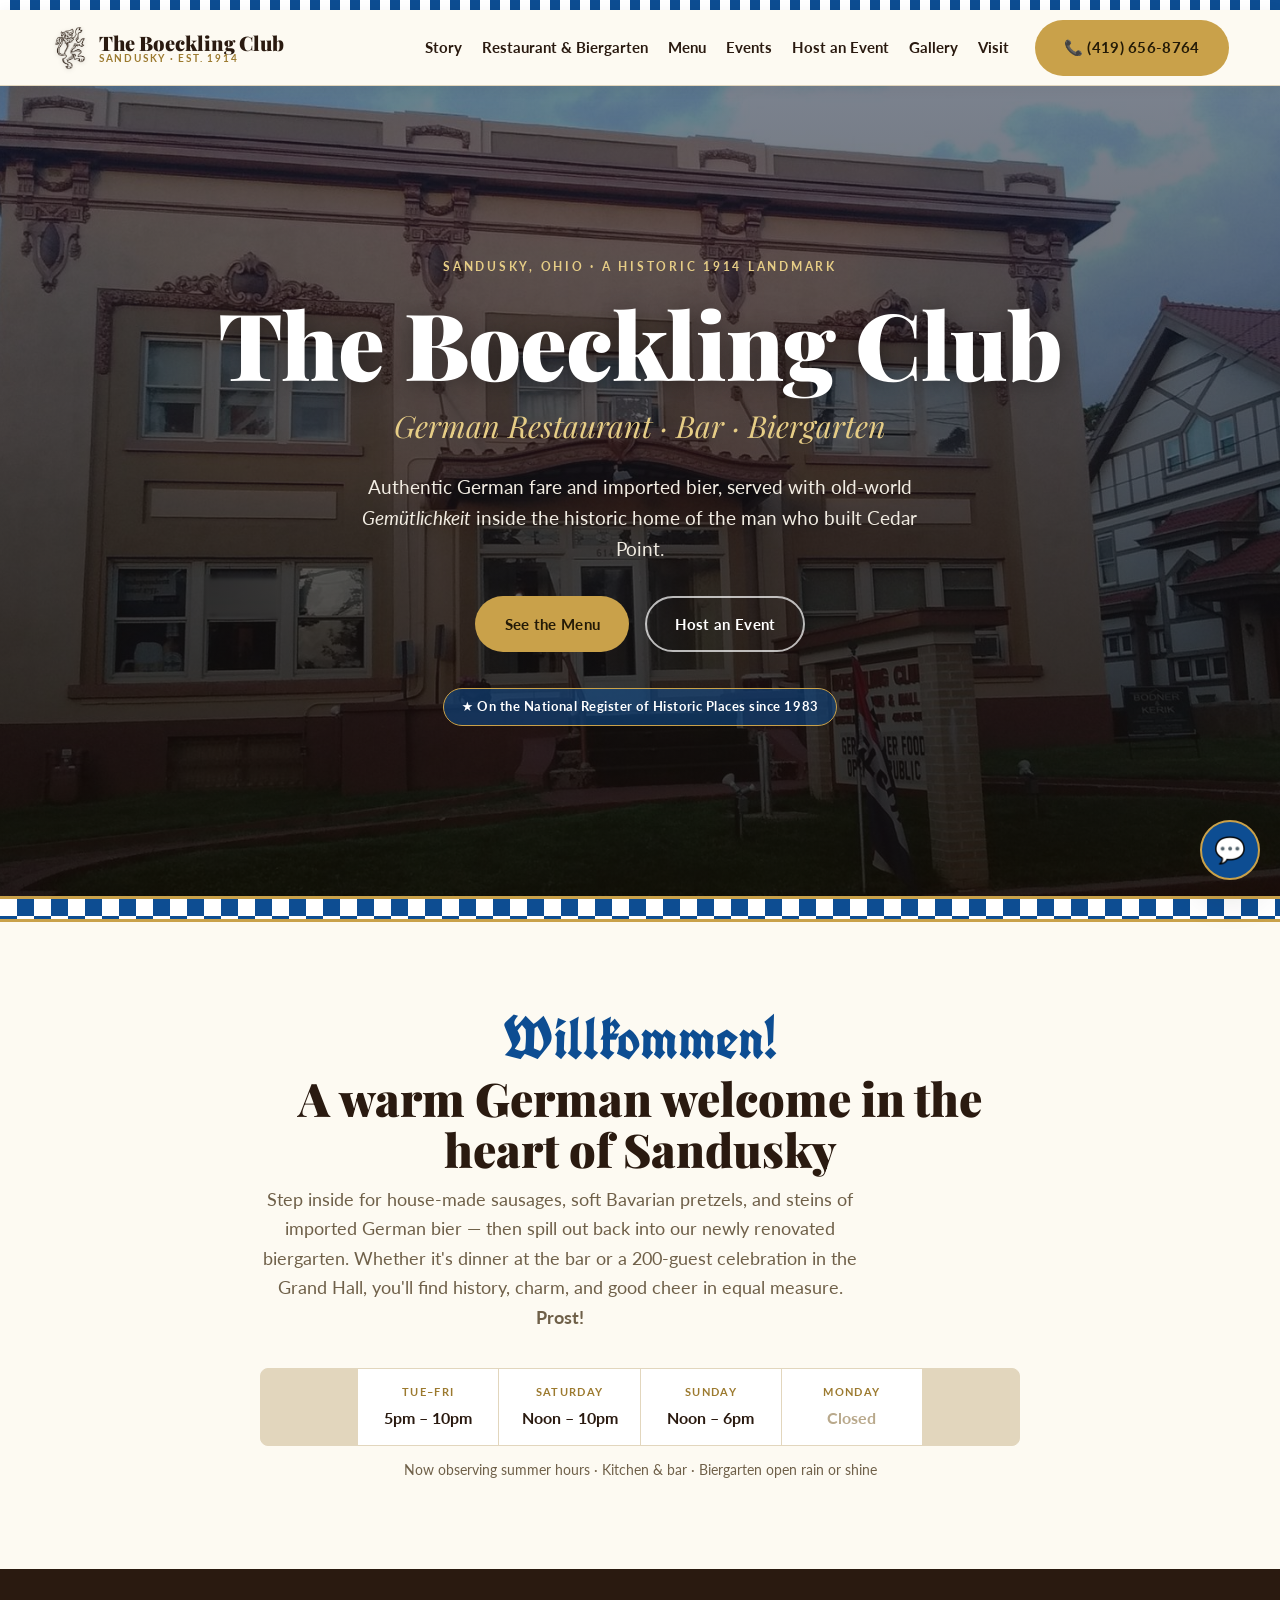
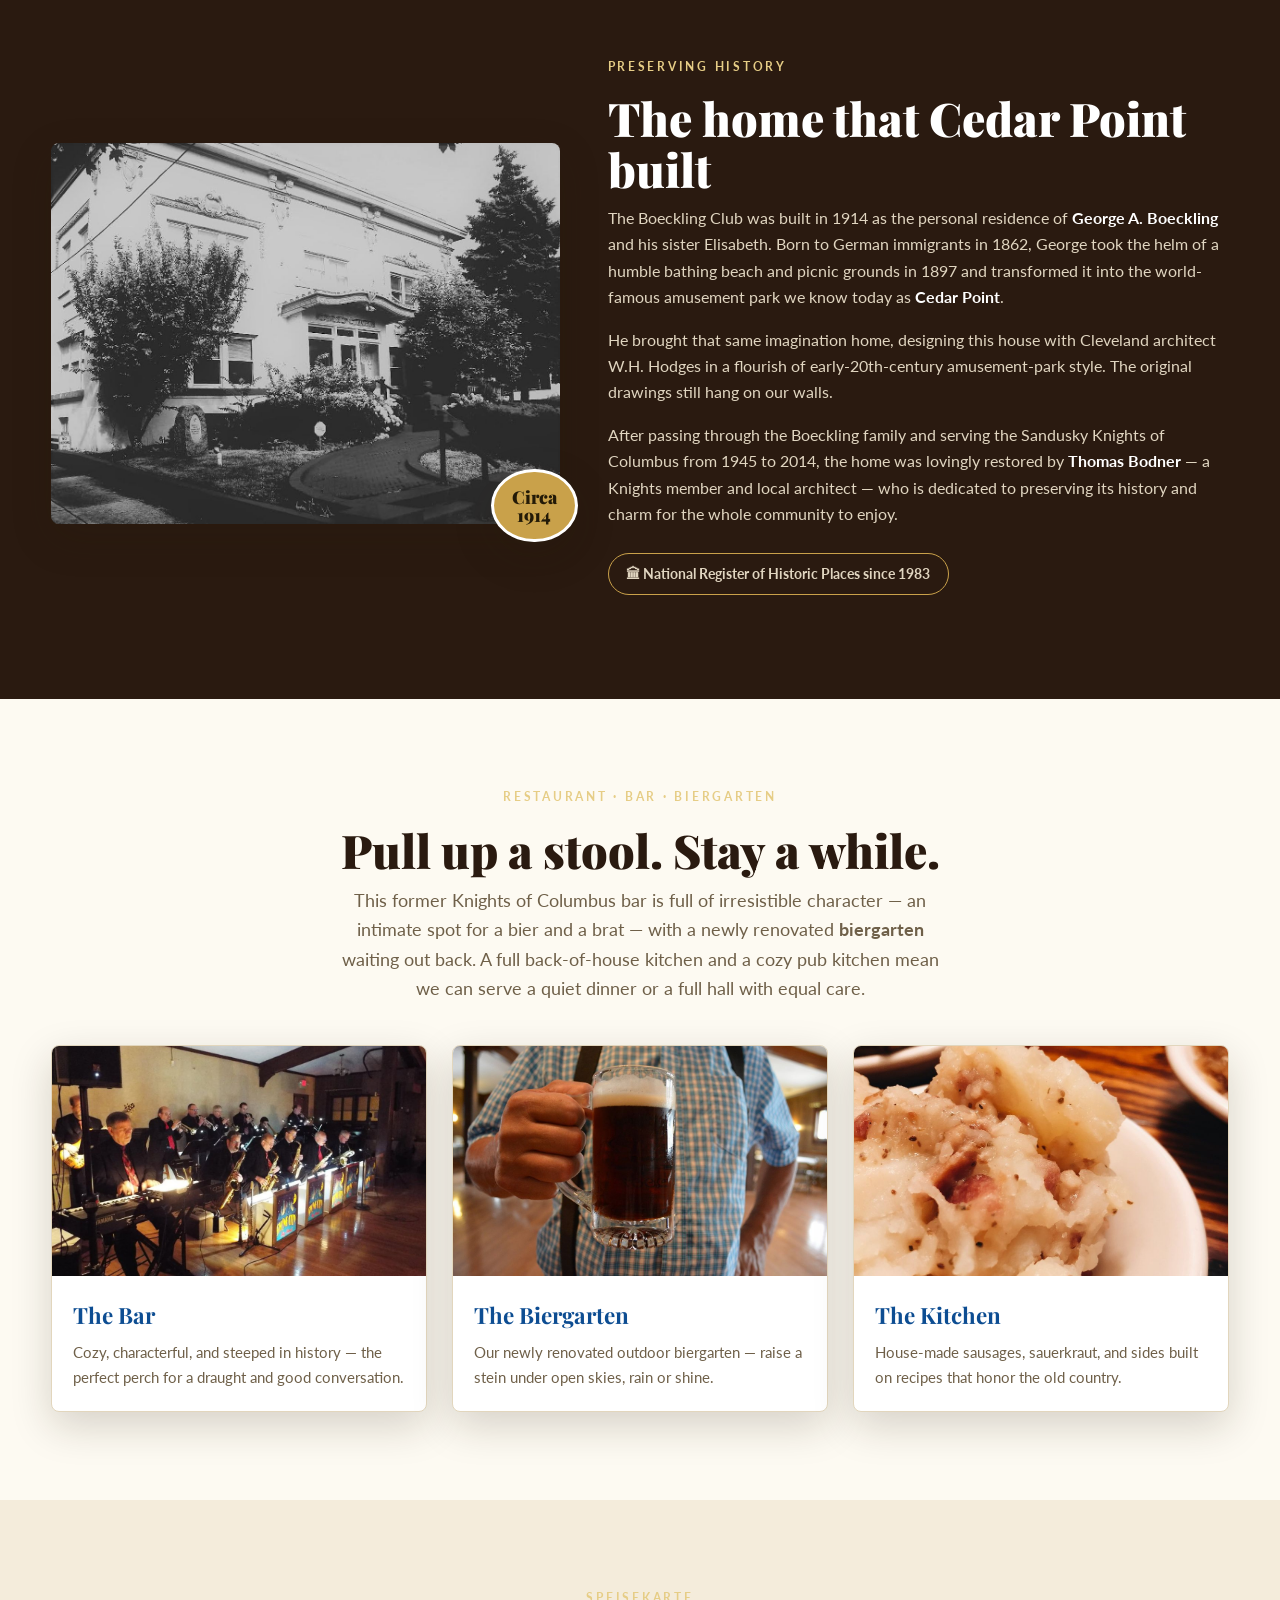
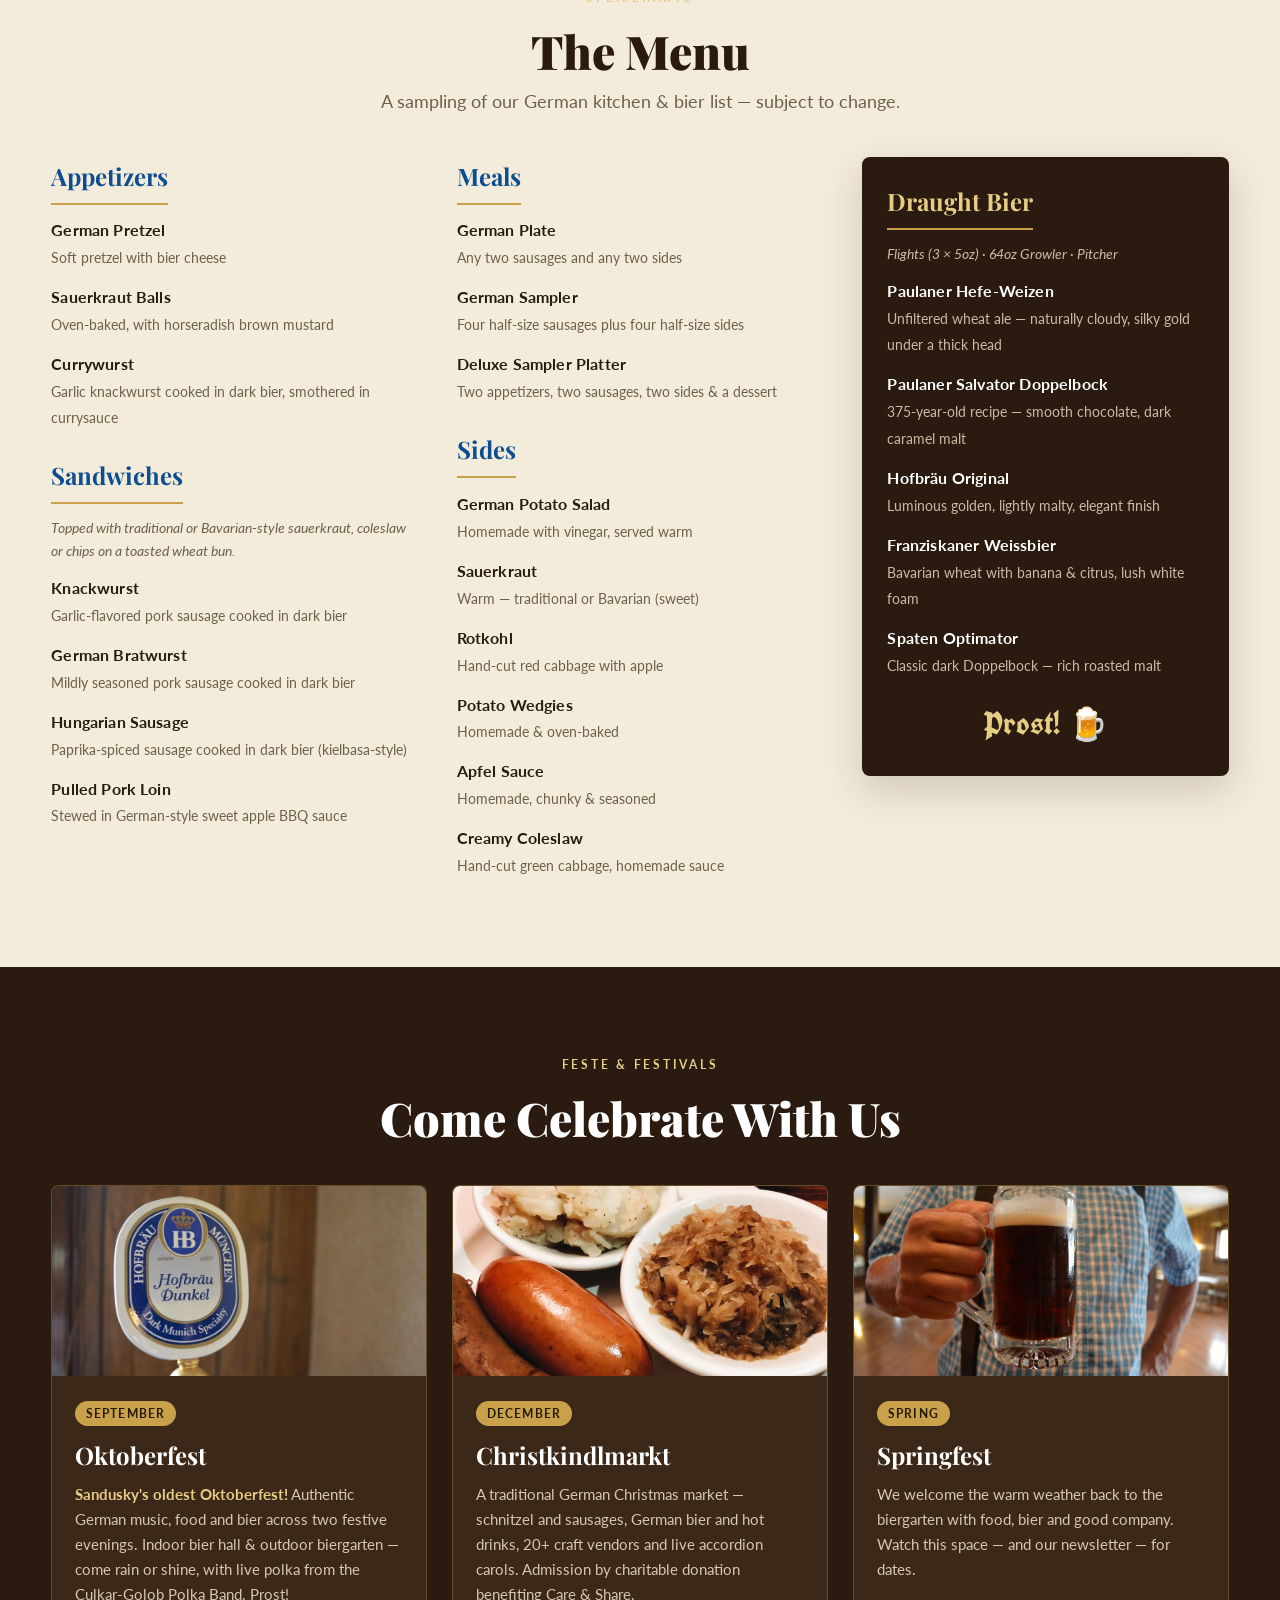
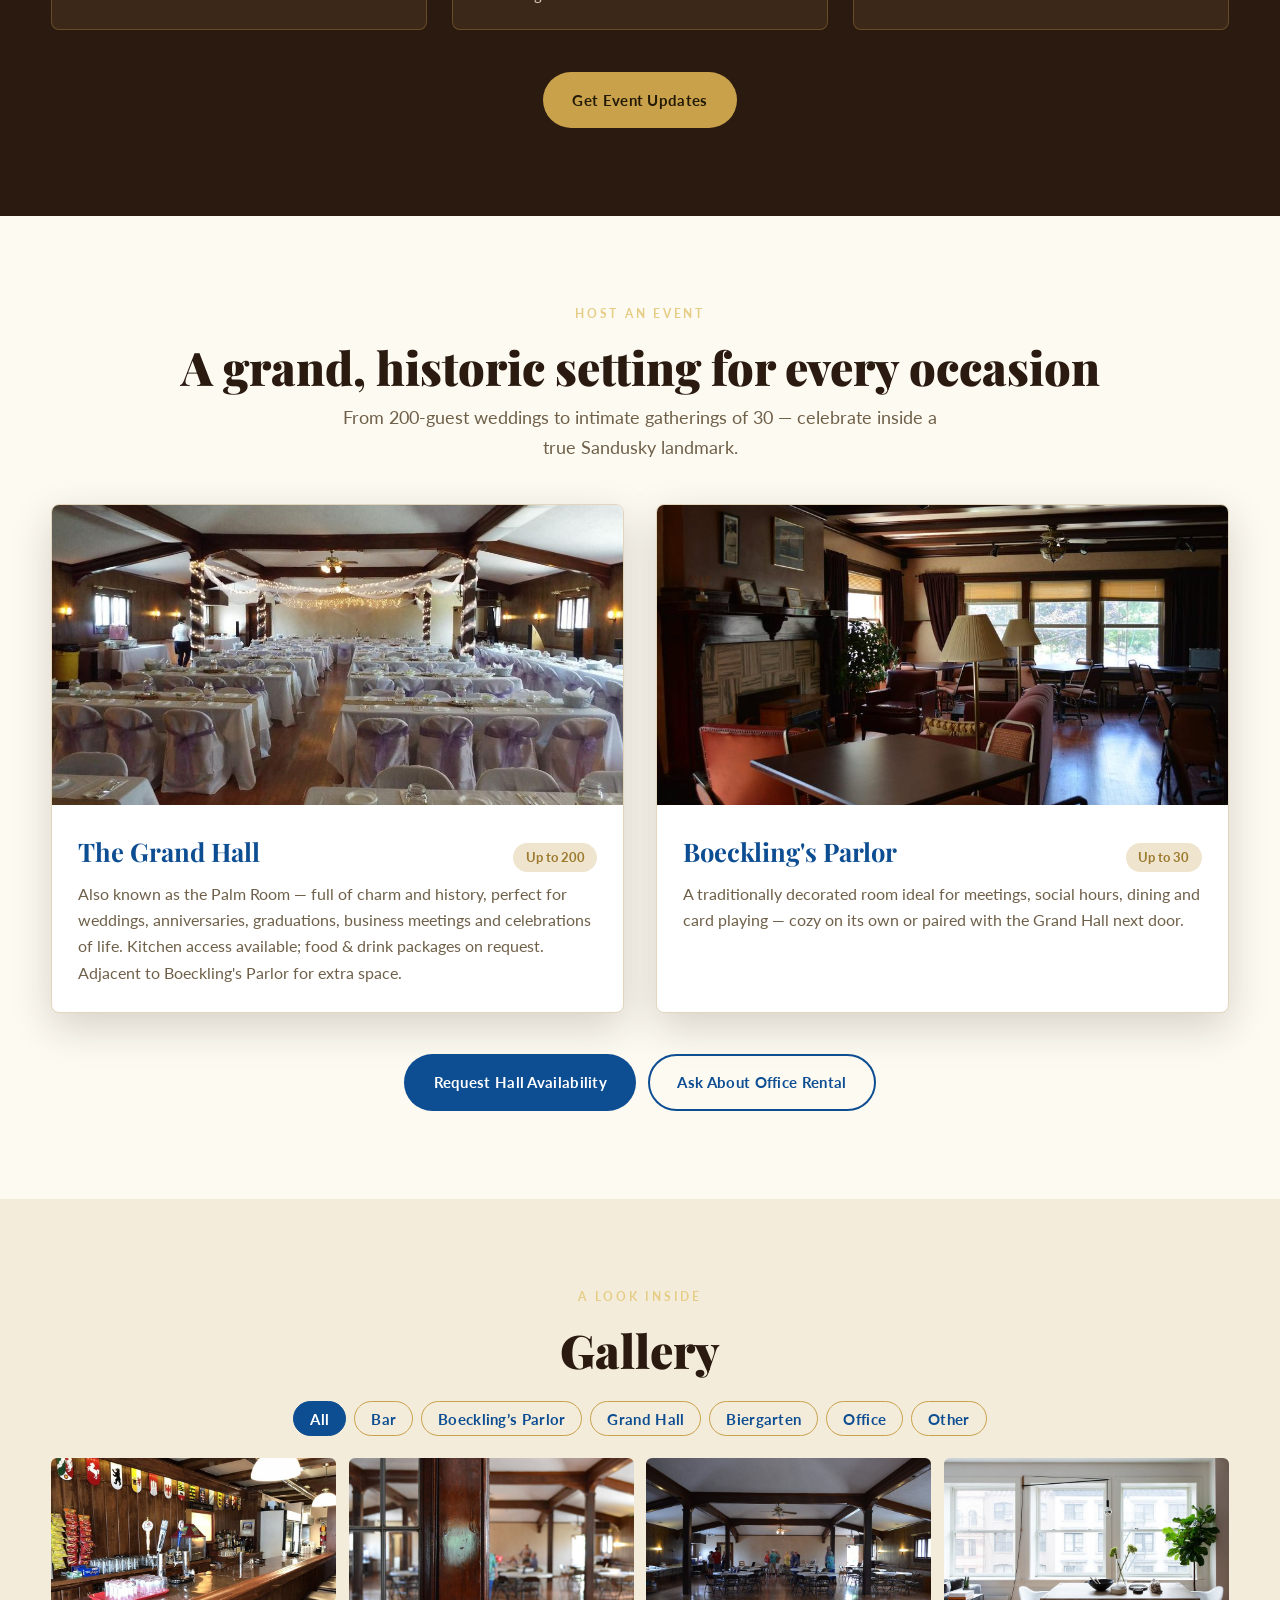
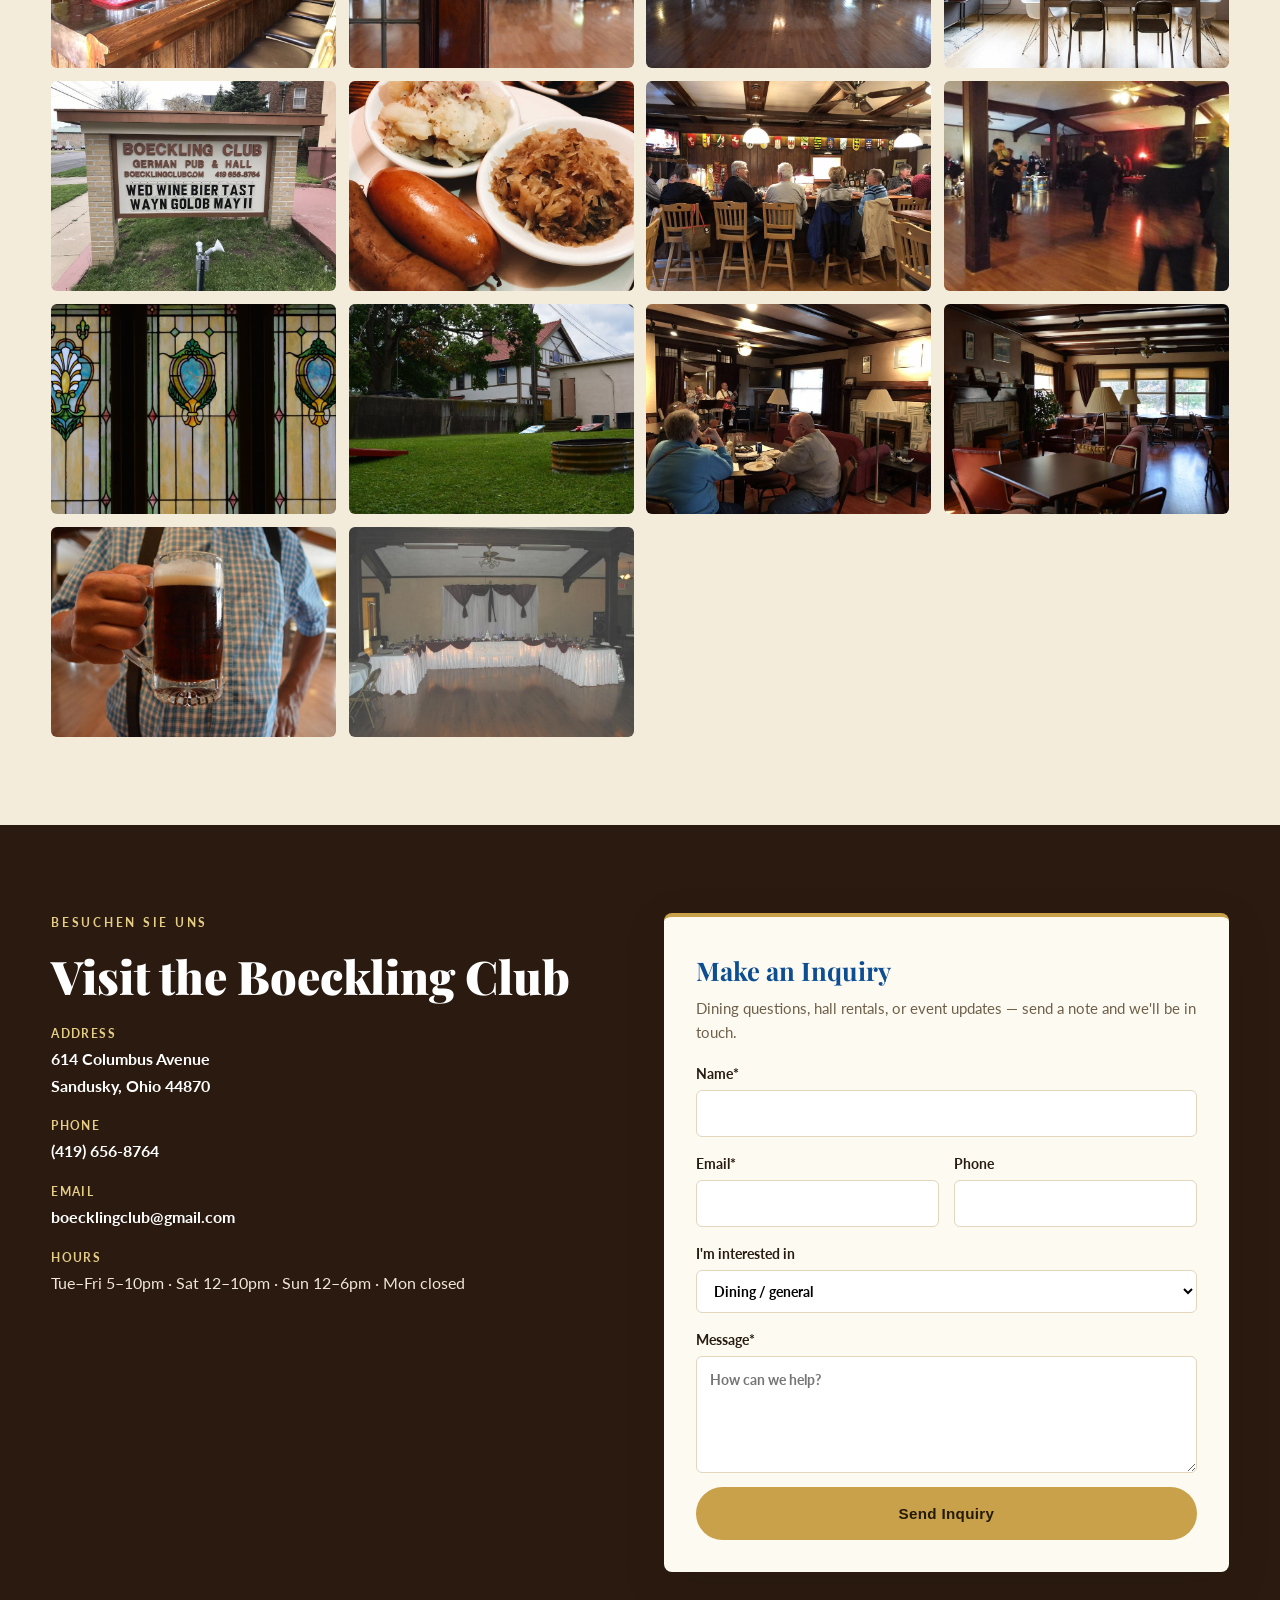
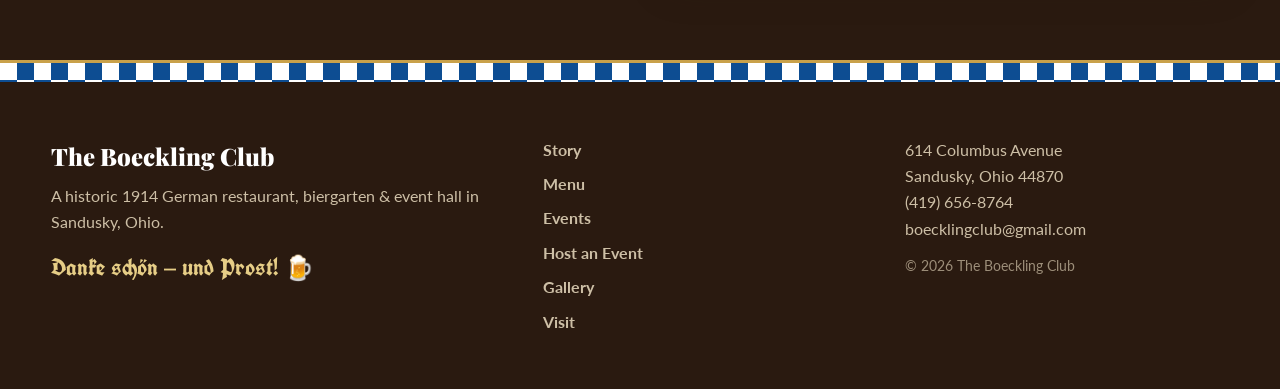
==== index.html @ fcd70e8b "Initial site: Boeckling Club + Decap CMS admin (editable menu & hours)" ====
<!DOCTYPE html>
<html lang="en">
<head>
<meta charset="utf-8" />
<meta name="viewport" content="width=device-width, initial-scale=1" />
<title>The Boeckling Club | German Restaurant, Bar & Biergarten — Sandusky, Ohio</title>
<meta name="description" content="The Boeckling Club — authentic German restaurant, bar and biergarten in a historic 1914 Sandusky landmark. House-made sausages, imported German bier, Sandusky's oldest Oktoberfest, and a grand hall for weddings & events." />
<meta property="og:title" content="The Boeckling Club — German Restaurant, Bar & Biergarten" />
<meta property="og:description" content="Authentic German food & imported bier in a historic 1914 Sandusky landmark. Restaurant, biergarten & grand event hall. Prost!" />
<meta property="og:type" content="restaurant" />
<meta property="og:image" content="https://the-boeckling-club.netlify.app/assets/og-image.png" />
<meta property="og:image:width" content="1200" />
<meta property="og:image:height" content="630" />
<meta property="og:image:alt" content="The Boeckling Club coat of arms — German restaurant & biergarten, Sandusky Ohio, built 1914, club established 2014" />
<meta property="og:url" content="https://the-boeckling-club.netlify.app/" />
<meta name="twitter:card" content="summary_large_image" />
<meta name="twitter:title" content="The Boeckling Club — German Restaurant, Bar & Biergarten" />
<meta name="twitter:description" content="Authentic German food & imported bier in a historic 1914 Sandusky landmark. Prost!" />
<meta name="twitter:image" content="https://the-boeckling-club.netlify.app/assets/og-image.png" />
<link rel="preconnect" href="https://fonts.googleapis.com" />
<link rel="preconnect" href="https://fonts.gstatic.com" crossorigin />
<link href="https://fonts.googleapis.com/css2?family=Playfair+Display:ital,wght@0,500;0,700;0,900;1,500&family=Lato:ital,wght@0,400;0,700;1,400&family=UnifrakturCook:wght@700&display=swap" rel="stylesheet" />
<link rel="icon" type="image/png" href="assets/favicon-3.png" />
<link rel="apple-touch-icon" href="assets/favicon-3.png" />
<link rel="stylesheet" href="styles.css" />
<script type="application/ld+json">
{
  "@context": "https://schema.org",
  "@type": "Restaurant",
  "name": "The Boeckling Club",
  "servesCuisine": "German",
  "image": "assets/hero.jpg",
  "telephone": "+1-419-656-8764",
  "email": "boecklingclub@gmail.com",
  "address": { "@type": "PostalAddress", "streetAddress": "614 Columbus Avenue", "addressLocality": "Sandusky", "addressRegion": "OH", "postalCode": "44870", "addressCountry": "US" },
  "priceRange": "$$",
  "openingHoursSpecification": [
    { "@type": "OpeningHoursSpecification", "dayOfWeek": ["Tuesday","Wednesday","Thursday","Friday"], "opens": "17:00", "closes": "22:00" },
    { "@type": "OpeningHoursSpecification", "dayOfWeek": "Saturday", "opens": "12:00", "closes": "22:00" },
    { "@type": "OpeningHoursSpecification", "dayOfWeek": "Sunday", "opens": "12:00", "closes": "18:00" }
  ]
}
</script>
</head>
<body>

<!-- Bavarian diamond ribbon -->
<div class="ribbon" aria-hidden="true"></div>

<!-- NAV -->
<header class="nav" id="top">
  <div class="nav__inner container">
    <a href="#top" class="brand">
      <img src="assets/crest-mark-3.png" alt="The Boeckling Club crest" class="brand__crest" />
      <span class="brand__txt">The Boeckling Club<small>Sandusky · Est. 1914</small></span>
    </a>
    <nav class="nav__links" aria-label="Primary">
      <a href="#story">Story</a>
      <a href="#restaurant">Restaurant &amp; Biergarten</a>
      <a href="#menu">Menu</a>
      <a href="#events">Events</a>
      <a href="#spaces">Host an Event</a>
      <a href="#gallery">Gallery</a>
      <a href="#visit">Visit</a>
    </nav>
    <a class="btn btn--gold nav__cta" href="tel:+14196568764">📞 (419) 656-8764</a>
    <button class="nav__toggle" aria-label="Menu" aria-expanded="false">☰</button>
  </div>
</header>

<!-- HERO -->
<section class="hero">
  <div class="hero__img" style="background-image:url('assets/hero.jpg?v=2')"></div>
  <div class="hero__scrim"></div>
  <div class="container hero__content">
    <p class="eyebrow">Sandusky, Ohio · A Historic 1914 Landmark</p>
    <h1>The Boeckling Club</h1>
    <p class="hero__tag">German Restaurant · Bar · <span class="nowrap">Biergarten</span></p>
    <p class="hero__sub">Authentic German fare and imported bier, served with old-world <em>Gemütlichkeit</em> inside the historic home of the man who built Cedar Point.</p>
    <div class="hero__cta">
      <a class="btn btn--gold" href="#menu">See the Menu</a>
      <a class="btn btn--ghost" href="#spaces">Host an Event</a>
    </div>
    <p class="hero__badge">★ On the National Register of Historic Places since 1983</p>
  </div>
</section>

<!-- DIAMOND DIVIDER -->
<div class="diamonds" aria-hidden="true"></div>

<!-- WILLKOMMEN -->
<section class="section willkommen">
  <div class="container willkommen__inner">
    <p class="script-accent">Willkommen!</p>
    <h2>A warm German welcome in the heart of Sandusky</h2>
    <p class="lead">Step inside for house-made sausages, soft Bavarian pretzels, and steins of imported German bier — then spill out back into our newly renovated biergarten. Whether it's dinner at the bar or a 200-guest celebration in the Grand Hall, you'll find history, charm, and good cheer in equal measure. <strong>Prost!</strong></p>
    <div class="hours-strip" id="hoursStrip"></div>
    <p class="hours-note" id="hoursNote"></p>
  </div>
</section>

<!-- STORY -->
<section class="section section--dark" id="story">
  <div class="container story">
    <div class="story__img">
      <img src="assets/history.jpg" alt="The Boeckling Club, a 1914 Sandusky landmark" loading="lazy" />
      <span class="story__stamp">Circa<br/>1914</span>
    </div>
    <div class="story__text">
      <p class="eyebrow eyebrow--gold">Preserving History</p>
      <h2>The home that Cedar Point built</h2>
      <p>The Boeckling Club was built in 1914 as the personal residence of <strong>George A. Boeckling</strong> and his sister Elisabeth. Born to German immigrants in 1862, George took the helm of a humble bathing beach and picnic grounds in 1897 and transformed it into the world-famous amusement park we know today as <strong>Cedar Point</strong>.</p>
      <p>He brought that same imagination home, designing this house with Cleveland architect W.H. Hodges in a flourish of early-20th-century amusement-park style. The original drawings still hang on our walls.</p>
      <p>After passing through the Boeckling family and serving the Sandusky Knights of Columbus from 1945 to 2014, the home was lovingly restored by <strong>Thomas Bodner</strong> — a Knights member and local architect — who is dedicated to preserving its history and charm for the whole community to enjoy.</p>
      <p class="register-badge">🏛 National Register of Historic Places since 1983</p>
    </div>
  </div>
</section>

<!-- RESTAURANT & BIERGARTEN -->
<section class="section" id="restaurant">
  <div class="container">
    <p class="eyebrow eyebrow--center">Restaurant · Bar · Biergarten</p>
    <h2 class="center">Pull up a stool. Stay a while.</h2>
    <p class="lead center">This former Knights of Columbus bar is full of irresistible character — an intimate spot for a bier and a brat — with a newly renovated <strong>biergarten</strong> waiting out back. A full back-of-house kitchen and a cozy pub kitchen mean we can serve a quiet dinner or a full hall with equal care.</p>
    <div class="feature-grid">
      <figure class="feature"><img src="assets/bar.jpg" alt="The historic bar" loading="lazy" /><figcaption><h3>The Bar</h3><p>Cozy, characterful, and steeped in history — the perfect perch for a draught and good conversation.</p></figcaption></figure>
      <figure class="feature"><img src="assets/biergarten.jpg" alt="Biergarten bier" loading="lazy" /><figcaption><h3>The Biergarten</h3><p>Our newly renovated outdoor biergarten — raise a stein under open skies, rain or shine.</p></figcaption></figure>
      <figure class="feature"><img src="assets/food.jpg" alt="German plate" loading="lazy" /><figcaption><h3>The Kitchen</h3><p>House-made sausages, sauerkraut, and sides built on recipes that honor the old country.</p></figcaption></figure>
    </div>
  </div>
</section>

<!-- MENU -->
<section class="section section--parchment" id="menu">
  <div class="container">
    <p class="eyebrow eyebrow--center">Speisekarte</p>
    <h2 class="center">The Menu</h2>
    <p class="lead center menu-note" id="menuNote">A sampling of our German kitchen &amp; bier list — <em>subject to change.</em></p>
    <div class="menu-grid" id="menuGrid"></div>
  </div>
</section>

<!-- EVENTS -->
<section class="section section--dark" id="events">
  <div class="container">
    <p class="eyebrow eyebrow--gold eyebrow--center">Feste &amp; Festivals</p>
    <h2 class="center light">Come Celebrate With Us</h2>
    <div class="events-grid">
      <article class="event-card">
        <div class="event-card__img" style="background-image:url('assets/tap.jpg')"></div>
        <div class="event-card__body">
          <span class="event-tag">September</span>
          <h3>Oktoberfest</h3>
          <p><strong>Sandusky's oldest Oktoberfest!</strong> Authentic German music, food and bier across two festive evenings. Indoor bier hall &amp; outdoor biergarten — come rain or shine, with live polka from the Culkar-Golob Polka Band. Prost!</p>
        </div>
      </article>
      <article class="event-card">
        <div class="event-card__img" style="background-image:url('assets/christmas.jpg')"></div>
        <div class="event-card__body">
          <span class="event-tag">December</span>
          <h3>Christkindlmarkt</h3>
          <p>A traditional German Christmas market — schnitzel and sausages, German bier and hot drinks, 20+ craft vendors and live accordion carols. Admission by charitable donation benefiting Care &amp; Share.</p>
        </div>
      </article>
      <article class="event-card">
        <div class="event-card__img" style="background-image:url('assets/biergarten.jpg')"></div>
        <div class="event-card__body">
          <span class="event-tag">Spring</span>
          <h3>Springfest</h3>
          <p>We welcome the warm weather back to the biergarten with food, bier and good company. Watch this space — and our newsletter — for dates.</p>
        </div>
      </article>
    </div>
    <p class="center"><a class="btn btn--gold" href="#visit">Get Event Updates</a></p>
  </div>
</section>

<!-- SPACES / EVENT RENTAL -->
<section class="section" id="spaces">
  <div class="container">
    <p class="eyebrow eyebrow--center">Host an Event</p>
    <h2 class="center">A grand, historic setting for every occasion</h2>
    <p class="lead center">From 200-guest weddings to intimate gatherings of 30 — celebrate inside a true Sandusky landmark.</p>
    <div class="spaces-grid">
      <article class="space">
        <img src="assets/hall.jpg" alt="The Grand Hall / Palm Room" loading="lazy" />
        <div class="space__body">
          <div class="space__head"><h3>The Grand Hall</h3><span class="cap">Up to 200</span></div>
          <p>Also known as the Palm Room — full of charm and history, perfect for weddings, anniversaries, graduations, business meetings and celebrations of life. Kitchen access available; food &amp; drink packages on request. Adjacent to Boeckling's Parlor for extra space.</p>
        </div>
      </article>
      <article class="space">
        <img src="assets/galn12.jpg" alt="Boeckling's Parlor" loading="lazy" />
        <div class="space__body">
          <div class="space__head"><h3>Boeckling's Parlor</h3><span class="cap">Up to 30</span></div>
          <p>A traditionally decorated room ideal for meetings, social hours, dining and card playing — cozy on its own or paired with the Grand Hall next door.</p>
        </div>
      </article>
    </div>
    <p class="center"><a class="btn btn--blue" href="#visit">Request Hall Availability</a> &nbsp; <a class="btn btn--ghost-dk" href="#visit">Ask About Office Rental</a></p>
  </div>
</section>

<!-- GALLERY -->
<section class="section section--parchment" id="gallery">
  <div class="container">
    <p class="eyebrow eyebrow--center">A Look Inside</p>
    <h2 class="center">Gallery</h2>
    <div class="gallery-filters" id="galleryFilters">
      <button class="gfilter is-active" data-filter="all">All</button>
      <button class="gfilter" data-filter="bar">Bar</button>
      <button class="gfilter" data-filter="parlor">Boeckling’s Parlor</button>
      <button class="gfilter" data-filter="hall">Grand Hall</button>
      <button class="gfilter" data-filter="biergarten">Biergarten</button>
      <button class="gfilter" data-filter="office">Office</button>
      <button class="gfilter" data-filter="other">Other</button>
    </div>
    <div class="gallery">
      <img src="assets/galn01.jpg" alt="The main bar" loading="lazy" data-cat="bar" />
      <img src="assets/galn02.jpg" alt="The Grand Hall (Palm Room)" loading="lazy" data-cat="hall" />
      <img src="assets/galn03.jpg" alt="The biergarten pavilion" loading="lazy" data-cat="biergarten" />
      <img src="assets/galn04.jpg" alt="Boeckling’s Parlor" loading="lazy" data-cat="parlor" />
      <img src="assets/galn05.jpg" alt="The historic 1914 building" loading="lazy" data-cat="other" />
      <img src="assets/galn06.jpg" alt="From the German kitchen" loading="lazy" data-cat="other" />
      <img src="assets/galn07.jpg" alt="The bar on a lively night" loading="lazy" data-cat="bar" />
      <img src="assets/galn08.jpg" alt="An event in the Grand Hall" loading="lazy" data-cat="hall" />
      <img src="assets/galn09.jpg" alt="Original stained glass" loading="lazy" data-cat="other" />
      <img src="assets/galn10.jpg" alt="The biergarten &amp; grounds" loading="lazy" data-cat="biergarten" />
      <img src="assets/galn11.jpg" alt="Dining at the club" loading="lazy" data-cat="other" />
      <img src="assets/galn12.jpg" alt="Inside the bar &amp; restaurant" loading="lazy" data-cat="bar" />
      <img src="assets/galn13.jpg" alt="A cold bier in the biergarten" loading="lazy" data-cat="biergarten" />
      <img src="assets/galn14.jpg" alt="The hall set for a banquet" loading="lazy" data-cat="hall" />
    </div>
    <p class="gallery-empty" id="galleryEmpty" hidden>More photos from this space coming soon.</p>
  </div>
</section>

<!-- VISIT / CONTACT -->
<section class="section section--dark" id="visit">
  <div class="container visit">
    <div class="visit__info">
      <p class="eyebrow eyebrow--gold">Besuchen Sie uns</p>
      <h2 class="light">Visit the Boeckling Club</h2>
      <ul class="visit__list">
        <li><strong>Address</strong><a href="https://maps.google.com/?q=614+Columbus+Avenue+Sandusky+OH+44870" target="_blank" rel="noopener">614 Columbus Avenue<br/>Sandusky, Ohio 44870</a></li>
        <li><strong>Phone</strong><a href="tel:+14196568764">(419) 656-8764</a></li>
        <li><strong>Email</strong><a href="mailto:boecklingclub@gmail.com">boecklingclub@gmail.com</a></li>
        <li><strong>Hours</strong>Tue–Fri 5–10pm · Sat 12–10pm · Sun 12–6pm · Mon closed</li>
      </ul>
      <iframe class="visit__map" title="Map to The Boeckling Club" loading="lazy" src="https://www.google.com/maps?q=614+Columbus+Avenue+Sandusky+OH+44870&output=embed"></iframe>
    </div>
    <form class="visit__form" name="inquiry" method="POST" data-netlify="true" netlify-honeypot="bot-field">
      <input type="hidden" name="form-name" value="inquiry" />
      <p class="hidden"><label>Skip: <input name="bot-field" /></label></p>
      <h3>Make an Inquiry</h3>
      <p class="form-intro">Dining questions, hall rentals, or event updates — send a note and we'll be in touch.</p>
      <label>Name*<input type="text" name="name" required /></label>
      <div class="row">
        <label>Email*<input type="email" name="email" required /></label>
        <label>Phone<input type="tel" name="phone" /></label>
      </div>
      <label>I'm interested in
        <select name="topic">
          <option>Dining / general</option>
          <option>Hall rental &amp; events</option>
          <option>Office rental</option>
          <option>Oktoberfest / festivals</option>
          <option>Newsletter sign-up</option>
        </select>
      </label>
      <label>Message*<textarea name="message" rows="4" required placeholder="How can we help?"></textarea></label>
      <button class="btn btn--gold btn--block" type="submit">Send Inquiry</button>
    </form>
  </div>
</section>

<!-- FOOTER -->
<footer class="footer">
  <div class="diamonds diamonds--footer" aria-hidden="true"></div>
  <div class="container footer__inner">
    <div>
      <p class="footer__brand">The Boeckling Club</p>
      <p>A historic 1914 German restaurant, biergarten &amp; event hall in Sandusky, Ohio.</p>
      <p class="footer__prost">Danke schön — und Prost! 🍺</p>
    </div>
    <div class="footer__links">
      <a href="#story">Story</a><a href="#menu">Menu</a><a href="#events">Events</a>
      <a href="#spaces">Host an Event</a><a href="#gallery">Gallery</a><a href="#visit">Visit</a>
    </div>
    <div>
      <p>614 Columbus Avenue<br/>Sandusky, Ohio 44870</p>
      <p><a href="tel:+14196568764">(419) 656-8764</a><br/><a href="mailto:boecklingclub@gmail.com">boecklingclub@gmail.com</a></p>
      <p class="footer__copy">© <span id="year"></span> The Boeckling Club</p>
    </div>
  </div>
</footer>

<!-- Hidden form so the chatbot can deliver questions to the club (Netlify Forms) -->
<form name="chatbot" data-netlify="true" netlify-honeypot="bot-field" hidden>
  <input type="text" name="message" /><input type="text" name="contact" /><input name="bot-field" />
</form>

<!-- CHATBOT -->
<button id="chatBtn" class="chat-btn" aria-label="Chat with us">💬</button>
<div id="chatPanel" class="chat-panel" hidden>
  <div class="chat-head">
    <img src="assets/crest-mark.png" alt="" class="chat-head__crest" />
    <span>Boeckling Club Host</span>
    <button id="chatClose" aria-label="Close chat">✕</button>
  </div>
  <div id="chatLog" class="chat-log"></div>
  <div class="chat-quick" id="chatQuick"></div>
  <form id="chatForm" class="chat-input">
    <input id="chatText" type="text" placeholder="Ask about hours, menu, events…" autocomplete="off" />
    <button type="submit" aria-label="Send">➤</button>
  </form>
</div>

<script src="content.js"></script>
<script src="app.js"></script>
<script src="editor.js"></script>
<!-- Netlify Identity: enables the /admin login + invite flow for Decap CMS -->
<script src="https://identity.netlify.com/v1/netlify-identity-widget.js"></script>
<script>
  if (window.netlifyIdentity) {
    window.netlifyIdentity.on("init", user => {
      if (!user) {
        window.netlifyIdentity.on("login", () => { document.location.href = "/admin/"; });
      }
    });
  }
</script>
</body>
</html>
---- styles.css ----
:root{
  --blue:#0d4d92; --blue-dk:#0a3a6f;
  --gold:#c9a14a; --gold-lt:#e6cd86; --gold-dk:#9c7a2f;
  --wood:#2a1a10; --wood2:#3c2818;
  --cream:#fdfaf2; --parch:#f4ecdb; --parch2:#efe4cd;
  --ink:#271c12; --muted:#6f6049; --line:#e2d6bd;
  --serif:"Playfair Display",Georgia,serif;
  --body:"Lato",system-ui,-apple-system,sans-serif;
  --black:"UnifrakturCook","Playfair Display",serif;
  --shadow:0 14px 40px rgba(40,25,10,.18);
  --radius:8px;
}
*{box-sizing:border-box;margin:0;padding:0}
html{scroll-behavior:smooth}
body{font-family:var(--body);color:var(--ink);background:var(--cream);line-height:1.65}
.container{width:min(1180px,92%);margin:0 auto}
h1,h2,h3,.brand__txt{font-family:var(--serif)}
a{color:inherit;text-decoration:none}
img{max-width:100%;display:block}
em{font-style:italic}
.hidden{position:absolute;left:-9999px}
.nowrap{white-space:nowrap}
.center{text-align:center}
.light{color:#fff}

/* Bavarian diamond pattern */
.ribbon{height:10px;background:#fff;
  background-image:linear-gradient(45deg,var(--blue) 25%,transparent 25%,transparent 75%,var(--blue) 75%),
                   linear-gradient(45deg,var(--blue) 25%,transparent 25%,transparent 75%,var(--blue) 75%);
  background-size:20px 20px;background-position:0 0,10px 10px}
.diamonds{height:26px;background:#fff;
  background-image:linear-gradient(45deg,var(--blue) 25%,transparent 25%,transparent 75%,var(--blue) 75%),
                   linear-gradient(45deg,var(--blue) 25%,transparent 25%,transparent 75%,var(--blue) 75%);
  background-size:34px 34px;background-position:0 0,17px 17px;
  border-top:3px solid var(--gold);border-bottom:3px solid var(--gold)}
.diamonds--footer{border:none;border-top:3px solid var(--gold);height:22px}

/* Buttons */
.btn{display:inline-block;padding:.85rem 1.7rem;border-radius:999px;font-weight:700;font-size:.95rem;
  letter-spacing:.02em;cursor:pointer;border:2px solid transparent;transition:.18s;text-align:center}
.btn--gold{background:var(--gold);color:#231a07}
.btn--gold:hover{background:var(--gold-lt)}
.btn--blue{background:var(--blue);color:#fff}
.btn--blue:hover{background:var(--blue-dk)}
.btn--ghost{background:transparent;color:#fff;border-color:rgba(255,255,255,.7)}
.btn--ghost:hover{background:#fff;color:var(--wood)}
.btn--ghost-dk{background:transparent;color:var(--blue);border-color:var(--blue)}
.btn--ghost-dk:hover{background:var(--blue);color:#fff}
.btn--block{width:100%;padding:1rem}

/* Nav */
.nav{position:sticky;top:0;z-index:60;background:rgba(253,250,242,.96);backdrop-filter:blur(8px);
  border-bottom:1px solid var(--line);box-shadow:0 2px 14px rgba(40,25,10,.06)}
.nav__inner{display:flex;align-items:center;gap:1.2rem;padding:.6rem 0}
.brand{display:flex;align-items:center;gap:.6rem}
.brand__crest{height:50px;width:auto;display:block;filter:drop-shadow(0 1px 2px rgba(0,0,0,.2))}
.brand__txt{font-weight:900;font-size:1.25rem;color:var(--wood);line-height:1.05;display:flex;flex-direction:column}
.brand__txt small{font-family:var(--body);font-weight:700;font-size:.62rem;letter-spacing:.18em;text-transform:uppercase;color:var(--gold-dk)}
.nav__links{display:flex;gap:1.25rem;margin-left:auto;font-weight:700;font-size:.92rem}
.nav__links a{color:var(--wood);padding:.2rem 0;border-bottom:2px solid transparent;transition:.15s}
.nav__links a:hover{color:var(--blue);border-color:var(--gold)}
.nav__cta{margin-left:.4rem}
.nav__toggle{display:none;background:none;border:none;font-size:1.7rem;cursor:pointer;color:var(--wood)}

/* Hero */
.hero{position:relative;min-height:90vh;display:flex;align-items:center;color:#fff;overflow:hidden}
.hero__img{position:absolute;inset:0;background-size:cover;background-position:center;transform:scale(1.03)}
.hero__scrim{position:absolute;inset:0;background:linear-gradient(180deg,rgba(15,28,50,.55),rgba(20,12,6,.78))}
.hero__content{position:relative;text-align:center;padding:6rem 0;max-width:860px}
.eyebrow{text-transform:uppercase;letter-spacing:.22em;font-weight:700;font-size:.78rem;color:var(--gold-lt);margin-bottom:1.1rem}
.hero h1{font-size:clamp(2.1rem,7.5vw,5.8rem);font-weight:900;line-height:1.02;letter-spacing:-.01em;text-shadow:0 3px 24px rgba(0,0,0,.4)}
.hero__tag{font-family:var(--serif);font-style:italic;font-size:clamp(1.3rem,3vw,1.9rem);color:var(--gold-lt);margin:.7rem 0 1.2rem}
.hero__sub{font-size:1.18rem;max-width:30em;margin:0 auto 2rem;color:#f1ece2}
.hero__cta{display:flex;gap:1rem;justify-content:center;flex-wrap:wrap;margin-bottom:2.2rem}
.hero__badge{display:inline-block;font-size:.82rem;font-weight:700;letter-spacing:.04em;color:#fff;
  background:rgba(13,77,146,.55);border:1px solid var(--gold);padding:.45rem 1.1rem;border-radius:999px}

/* Sections */
.section{padding:5.5rem 0}
.section--dark{background:var(--wood);color:#efe6d6}
.section--dark h2,.section--dark h3{color:#fff}
.section--parchment{background:var(--parch)}
.eyebrow--center{text-align:center}
.eyebrow--gold{color:var(--gold-dk)}
.section--dark .eyebrow--gold{color:var(--gold-lt)}
h2{font-size:clamp(1.9rem,4.5vw,2.9rem);font-weight:900;line-height:1.1;margin-bottom:.6rem;color:var(--wood)}
.section--dark h2{color:#fff}
.lead{font-size:1.12rem;color:var(--muted);max-width:60ch}
.section--dark .lead{color:#d8ccb6}
.lead.center{margin-left:auto;margin-right:auto}

/* Willkommen */
.willkommen{text-align:center}
.willkommen__inner{max-width:760px;margin:0 auto}
.script-accent{font-family:var(--black);font-size:clamp(2.4rem,6vw,3.6rem);color:var(--blue);line-height:1;margin-bottom:.3rem}
.hours-strip{display:flex;flex-wrap:wrap;justify-content:center;gap:1px;margin:2.2rem 0 .7rem;background:var(--line);border:1px solid var(--line);border-radius:var(--radius);overflow:hidden}
.hours-strip div{background:#fff;padding:.9rem 1.4rem;min-width:140px;font-weight:700;color:var(--wood)}
.hours-strip span{display:block;text-transform:uppercase;font-size:.7rem;letter-spacing:.12em;color:var(--gold-dk);margin-bottom:.2rem}
.hours-strip .closed{color:#b9a98c}
.hours-note{font-size:.88rem;color:var(--muted)}

/* Story */
.story{display:grid;grid-template-columns:0.9fr 1.1fr;gap:3rem;align-items:center}
.story__img{position:relative}
.story__img img{border-radius:var(--radius);box-shadow:var(--shadow);width:100%}
.story__stamp{position:absolute;bottom:-18px;right:-18px;background:var(--gold);color:#231a07;font-family:var(--serif);
  font-weight:900;text-align:center;line-height:1;padding:1rem 1.1rem;border-radius:50%;font-size:1.1rem;
  box-shadow:var(--shadow);border:3px solid #fff}
.story__text p{margin-bottom:1rem;color:#e0d5c0}
.story__text strong{color:#fff}
.register-badge{display:inline-block;margin-top:.6rem;font-weight:700;color:var(--gold-lt);
  border:1px solid var(--gold);border-radius:999px;padding:.5rem 1.1rem;font-size:.9rem}

/* Feature grid */
.feature-grid{display:grid;grid-template-columns:repeat(3,1fr);gap:1.6rem;margin-top:2.6rem}
.feature{background:#fff;border:1px solid var(--line);border-radius:var(--radius);overflow:hidden;box-shadow:var(--shadow)}
.feature img{height:230px;width:100%;object-fit:cover}
.feature figcaption{padding:1.3rem}
.feature h3{font-size:1.4rem;color:var(--blue);margin-bottom:.35rem}
.feature p{color:var(--muted);font-size:.96rem}

/* Menu */
.menu-note{margin-bottom:2.5rem}
.menu-grid{columns:3;column-gap:2.4rem}
.menu-section{break-inside:avoid;-webkit-column-break-inside:avoid;margin-bottom:1.6rem}
.menu-cat{font-family:var(--serif);font-size:1.5rem;color:var(--blue);margin:0 0 .8rem;padding-bottom:.4rem;
  border-bottom:2px solid var(--gold);display:inline-block}
.menu-cat:not(:first-child){margin-top:1.8rem}
.menu-sub{font-size:.85rem;color:var(--muted);font-style:italic;margin-bottom:.8rem}
.menu-item{margin-bottom:.85rem}
.menu-item b{display:flex;justify-content:space-between;gap:.6rem;font-size:1.02rem;color:var(--ink);letter-spacing:.01em}
.menu-price{color:var(--gold-dk);font-weight:900;white-space:nowrap}
.menu-section--bier .menu-price{color:var(--gold-lt)}
.menu-item span{font-size:.9rem;color:var(--muted)}
.menu-section--bier{background:var(--wood);color:#ece2cf;border-radius:var(--radius);padding:1.6rem;box-shadow:var(--shadow)}
.menu-section--bier .menu-cat{color:var(--gold-lt);border-color:var(--gold)}
.menu-section--bier .menu-item b{color:#fff}
.menu-section--bier .menu-item span,.menu-section--bier .menu-sub{color:#c9bca3}
.prost{font-family:var(--black);font-size:2rem;color:var(--gold-lt);text-align:center;margin-top:1.2rem}

/* Events */
.events-grid{display:grid;grid-template-columns:repeat(3,1fr);gap:1.6rem;margin:2.6rem 0}
.event-card{background:var(--wood2);border:1px solid rgba(201,161,74,.3);border-radius:var(--radius);overflow:hidden}
.event-card__img{height:190px;background-size:cover;background-position:center}
.event-card__body{padding:1.4rem}
.event-tag{display:inline-block;background:var(--gold);color:#231a07;font-weight:700;font-size:.72rem;
  text-transform:uppercase;letter-spacing:.1em;padding:.2rem .7rem;border-radius:999px;margin-bottom:.6rem}
.event-card h3{font-size:1.5rem;margin-bottom:.4rem}
.event-card p{color:#d4c8b2;font-size:.95rem}
.event-card strong{color:var(--gold-lt)}

/* Spaces */
.spaces-grid{display:grid;grid-template-columns:1fr 1fr;gap:2rem;margin:2.6rem 0}
.space{background:#fff;border:1px solid var(--line);border-radius:var(--radius);overflow:hidden;box-shadow:var(--shadow)}
.space img{height:300px;width:100%;object-fit:cover}
.space__body{padding:1.6rem}
.space__head{display:flex;align-items:baseline;justify-content:space-between;gap:1rem;margin-bottom:.5rem}
.space__head h3{font-size:1.6rem;color:var(--blue)}
.cap{background:var(--parch2);color:var(--gold-dk);font-weight:700;font-size:.8rem;padding:.25rem .8rem;border-radius:999px;white-space:nowrap}
.space p{color:var(--muted)}

/* Gallery */
.gallery-filters{display:flex;flex-wrap:wrap;justify-content:center;gap:.5rem;margin-top:1.6rem}
.gfilter{font-family:var(--body);font-size:.92rem;font-weight:700;letter-spacing:.02em;
  padding:.45rem 1rem;border:1.5px solid var(--gold);border-radius:999px;
  background:transparent;color:var(--blue);cursor:pointer;transition:.2s}
.gfilter:hover{background:var(--gold-lt);color:#231a07}
.gfilter.is-active{background:var(--blue);border-color:var(--blue);color:#fff}
.gallery-empty{text-align:center;color:var(--muted);font-style:italic;margin-top:1.6rem}
.gallery img.is-hidden{display:none}
.gallery{display:grid;grid-template-columns:repeat(4,1fr);gap:.8rem;margin-top:1.4rem}
.gallery img{height:210px;width:100%;object-fit:cover;border-radius:6px;transition:.25s;cursor:zoom-in}
.gallery img:hover{transform:scale(1.03);box-shadow:var(--shadow)}

/* Visit */
.visit{display:grid;grid-template-columns:1fr 1fr;gap:3rem;align-items:start}
.visit__list{list-style:none;margin:1.4rem 0;display:grid;gap:1.1rem}
.visit__list li{display:grid;gap:.15rem}
.visit__list strong{text-transform:uppercase;font-size:.74rem;letter-spacing:.12em;color:var(--gold-lt)}
.visit__list a{color:#fff;font-weight:700}
.visit__list a:hover{color:var(--gold-lt)}
.visit__map{width:100%;height:230px;border:0;border-radius:var(--radius);margin-top:.6rem;filter:saturate(.9)}
.visit__form{background:var(--cream);color:var(--ink);border-radius:var(--radius);padding:2rem;box-shadow:var(--shadow);border-top:4px solid var(--gold)}
.visit__form h3{font-size:1.6rem;color:var(--blue);margin-bottom:.3rem}
.form-intro{color:var(--muted);font-size:.92rem;margin-bottom:1.1rem}
.visit__form label{display:grid;gap:.3rem;font-weight:700;font-size:.88rem;margin-bottom:.9rem}
.visit__form input,.visit__form select,.visit__form textarea{padding:.7rem .8rem;border:1px solid var(--line);
  border-radius:6px;font:inherit;background:#fff}
.visit__form .row{display:grid;grid-template-columns:1fr 1fr;gap:.9rem}

/* Footer */
.footer{background:var(--wood);color:#cdbfa6}
.footer__inner{display:grid;grid-template-columns:1.4fr 1fr 1fr;gap:2.4rem;padding:3.4rem 0}
.footer__brand{font-family:var(--serif);font-weight:900;font-size:1.5rem;color:#fff;margin-bottom:.4rem}
.footer__prost{font-family:var(--black);font-size:1.5rem;color:var(--gold-lt);margin-top:.8rem}
.footer__links{display:flex;flex-direction:column;gap:.5rem;font-weight:700}
.footer__links a:hover{color:var(--gold-lt)}
.footer a:hover{color:#fff}
.footer__copy{margin-top:.8rem;font-size:.85rem;opacity:.7}

/* Owner edit mode (only active with "e" / #edit) */
body.editmode{padding-top:54px}
body.editmode .nav{top:54px}
.editing{outline:2px dashed var(--gold);outline-offset:3px;border-radius:3px;cursor:text;transition:outline-color .15s,background .15s}
.editing:hover{outline-color:var(--blue)}
.editing:focus{outline:2px solid var(--blue);background:#fffdf3}
#editbar{position:fixed;top:0;left:0;right:0;z-index:200;background:var(--blue-dk);color:#fff;display:flex;align-items:center;gap:1rem;padding:.6rem 1rem;font-family:var(--body);box-shadow:0 2px 14px rgba(0,0,0,.35)}
#editbar .editbar__tag{font-weight:900}
#editbar .editbar__hint{font-size:.84rem;opacity:.82;margin-right:auto}
#editbar button{font:inherit;font-weight:700;border:none;border-radius:999px;padding:.45rem 1.1rem;cursor:pointer}
#ebSave{background:var(--gold);color:#231a07}
#ebExit{background:transparent;color:#fff;border:1px solid rgba(255,255,255,.5)}
@media(max-width:600px){#editbar .editbar__hint{display:none}}

/* Chatbot */
.chat-btn{position:fixed;bottom:20px;right:20px;z-index:70;width:60px;height:60px;border-radius:50%;border:2px solid var(--gold);
  background:var(--blue);color:#fff;font-size:1.6rem;cursor:pointer;box-shadow:var(--shadow)}
.chat-btn:hover{background:var(--blue-dk)}
.chat-panel{position:fixed;bottom:90px;right:20px;z-index:70;width:min(370px,92vw);height:500px;background:#fff;
  border-radius:14px;box-shadow:var(--shadow);display:flex;flex-direction:column;overflow:hidden;border:1px solid var(--line)}
.chat-panel[hidden]{display:none}
.chat-head{background:var(--blue);color:#fff;padding:.7rem 1rem;display:flex;align-items:center;gap:.6rem;font-family:var(--serif);font-weight:700}
.chat-head__crest{height:30px;width:auto}
.chat-head button{margin-left:auto;background:none;border:none;color:#fff;font-size:1.1rem;cursor:pointer}
.chat-log{flex:1;overflow-y:auto;padding:1rem;display:flex;flex-direction:column;gap:.6rem;background:var(--parch)}
.msg{max-width:82%;padding:.6rem .85rem;border-radius:14px;font-size:.93rem;line-height:1.45}
.msg--bot{background:#fff;border:1px solid var(--line);align-self:flex-start;border-bottom-left-radius:4px}
.msg--user{background:var(--blue);color:#fff;align-self:flex-end;border-bottom-right-radius:4px}
.chat-quick{display:flex;flex-wrap:wrap;gap:.4rem;padding:.5rem .8rem;background:#fff;border-top:1px solid var(--line)}
.chat-quick button{font:inherit;font-size:.8rem;border:1px solid var(--blue);color:var(--blue);background:#fff;border-radius:999px;padding:.3rem .7rem;cursor:pointer}
.chat-quick button:hover{background:var(--blue);color:#fff}
.chat-input{display:flex;gap:.4rem;padding:.7rem;border-top:1px solid var(--line)}
.chat-input input{flex:1;padding:.6rem .7rem;border:1px solid var(--line);border-radius:999px;font:inherit}
.chat-input button{border:none;background:var(--gold);color:#231a07;width:42px;border-radius:50%;cursor:pointer;font-size:1rem;font-weight:700}

/* Responsive */
@media(max-width:900px){
  .nav__links{display:none}
  .nav__links.open{display:flex;position:absolute;top:100%;left:0;right:0;flex-direction:column;
    background:var(--cream);padding:1rem 5%;gap:.9rem;border-bottom:1px solid var(--line);box-shadow:var(--shadow)}
  .nav__toggle{display:block;margin-left:auto}
  .nav__cta{display:none}
  .story,.events-grid,.spaces-grid,.visit{grid-template-columns:1fr}
  .menu-grid{columns:1}
  .feature-grid{grid-template-columns:1fr}
  .gallery{grid-template-columns:repeat(2,1fr)}
  .footer__inner{grid-template-columns:1fr}
  .story__stamp{right:10px;bottom:-14px}
}
@media(max-width:600px){
  .section{padding:3.5rem 0}
  /* form: stack the two-up row so fields aren't cramped/cut off */
  .visit__form{padding:1.4rem}
  .visit__form .row{grid-template-columns:1fr}
  .hero__cta{flex-direction:column;align-items:stretch}
  .hero__cta .btn{width:100%}
  .hours-strip{flex-direction:column}
  .hours-strip div{min-width:0;width:100%}
  .space__head{flex-direction:column;align-items:flex-start;gap:.3rem}
  .story__img img{max-height:300px;object-fit:cover}
}
/* belt-and-suspenders: never let anything cause sideways scroll/cutoff on phones */
@media(max-width:900px){
  html,body{overflow-x:hidden}
  .visit__form input,.visit__form select,.visit__form textarea{width:100%;max-width:100%}
  .visit__map{max-width:100%}
}
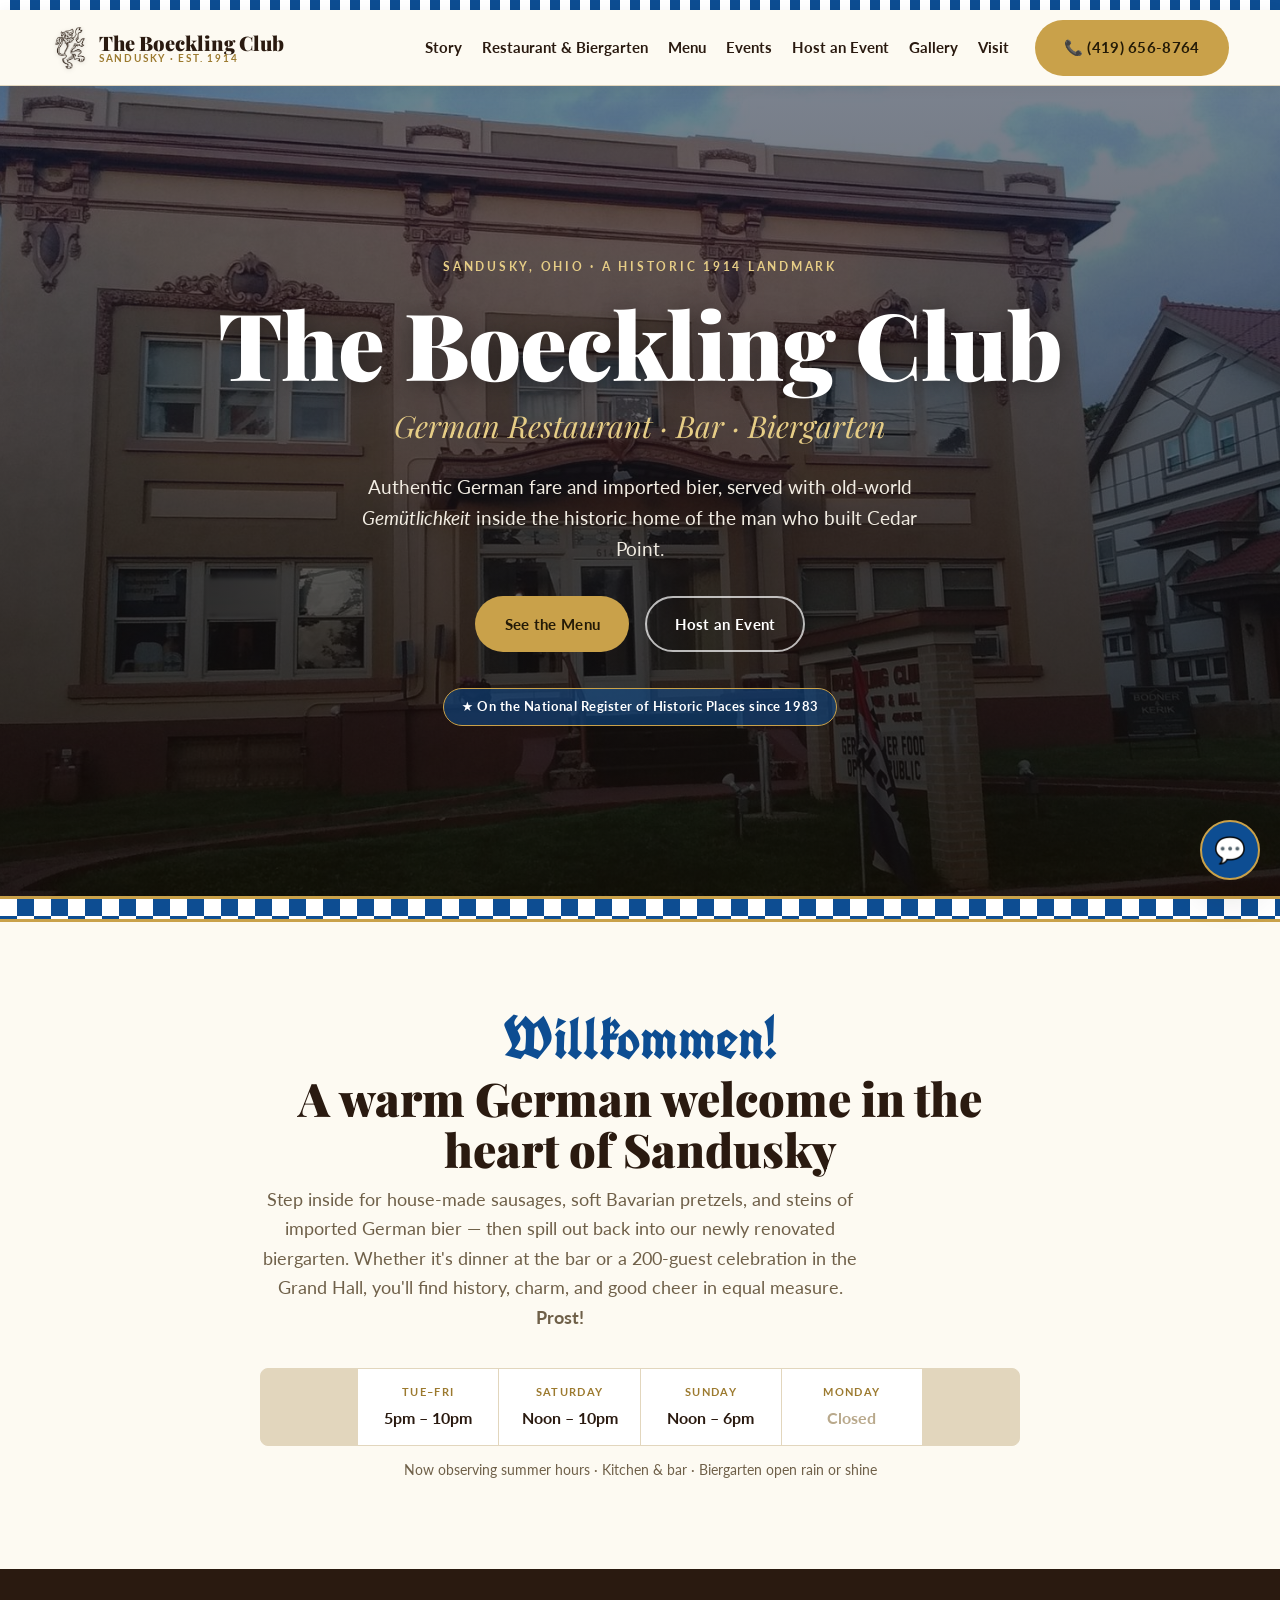
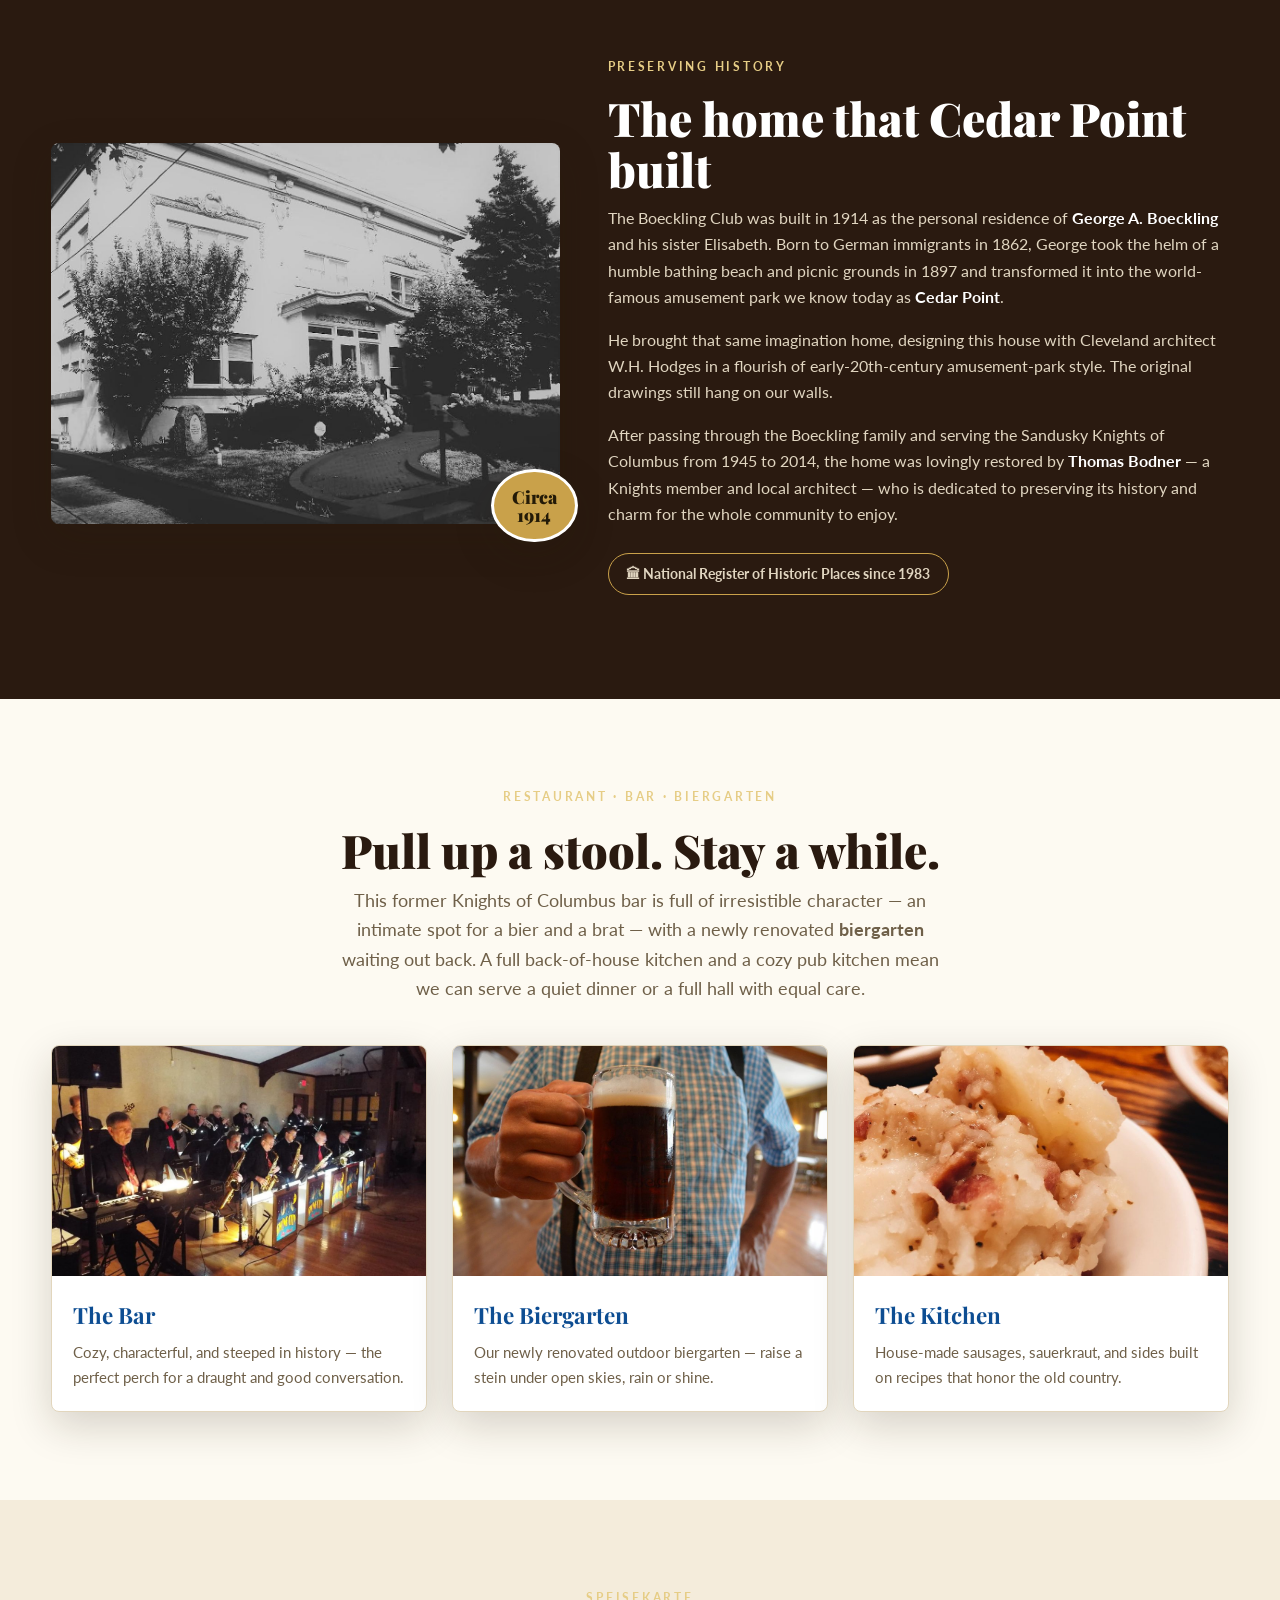
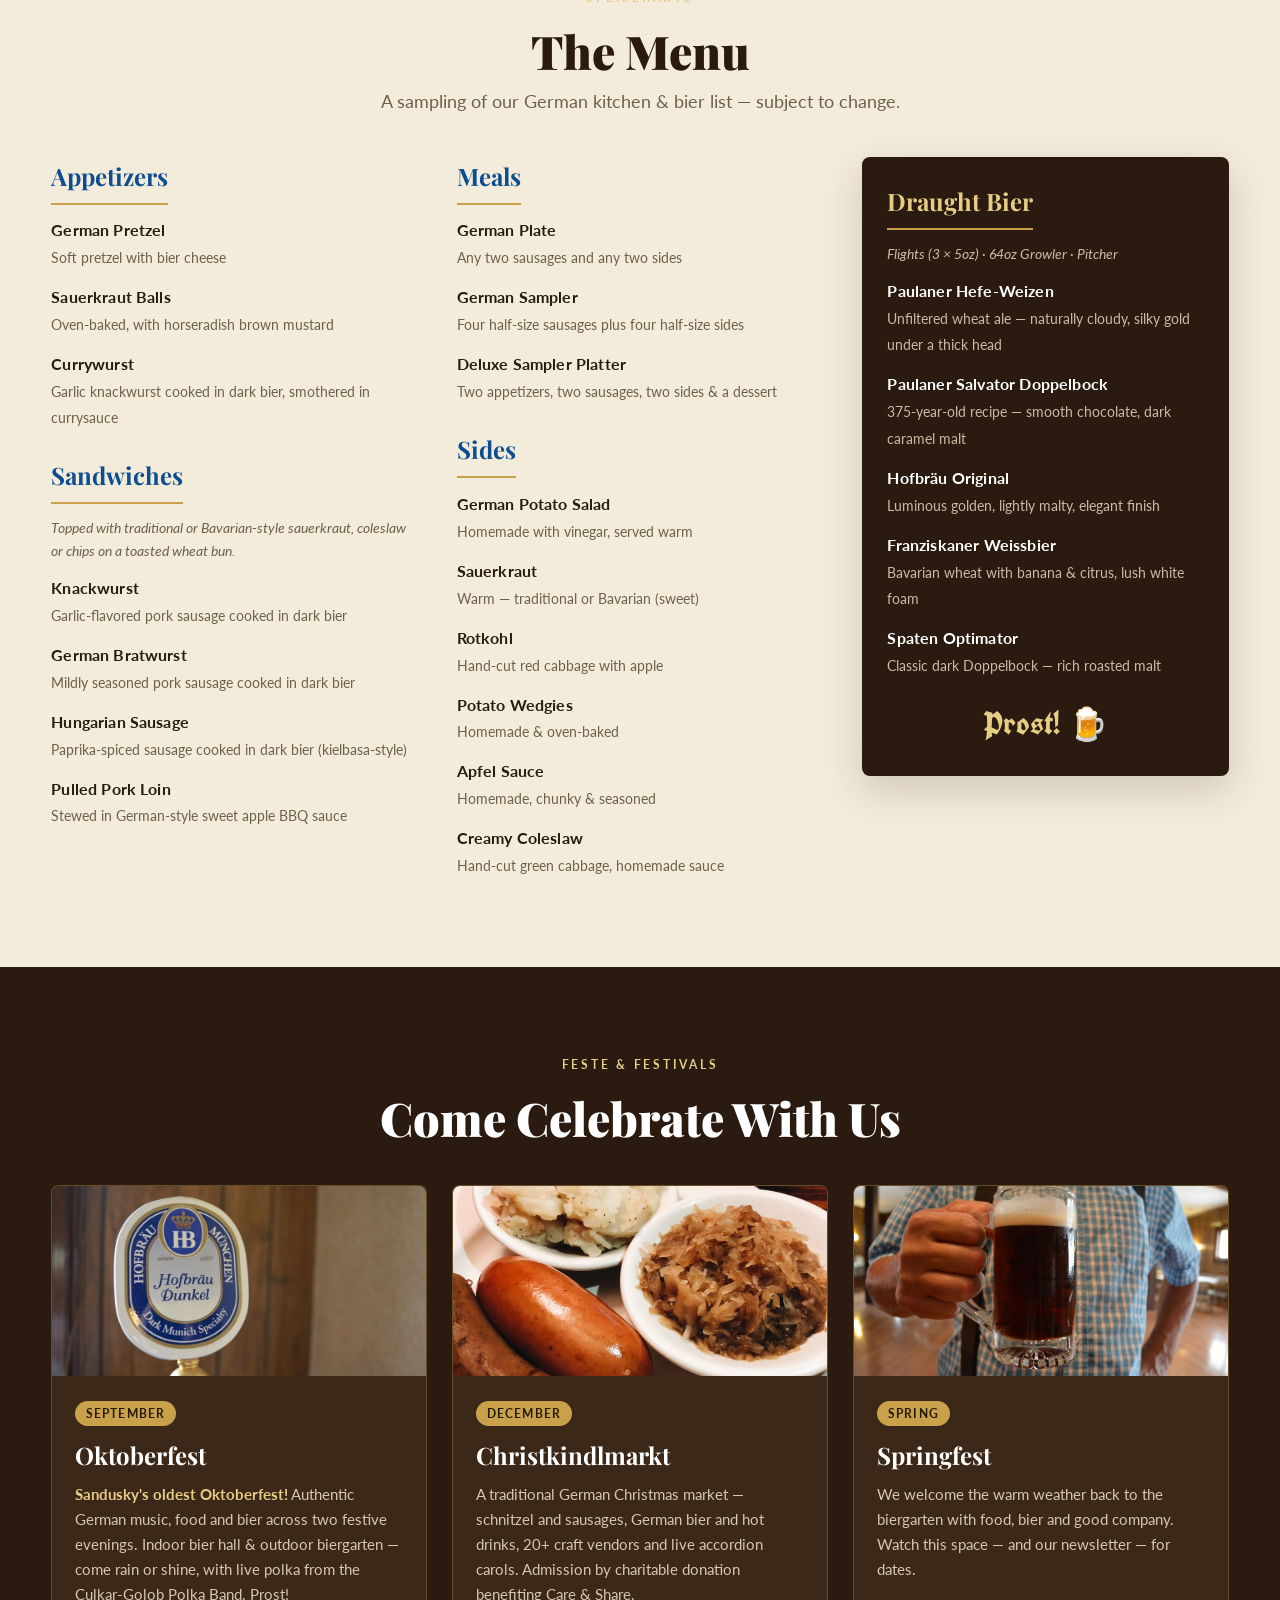
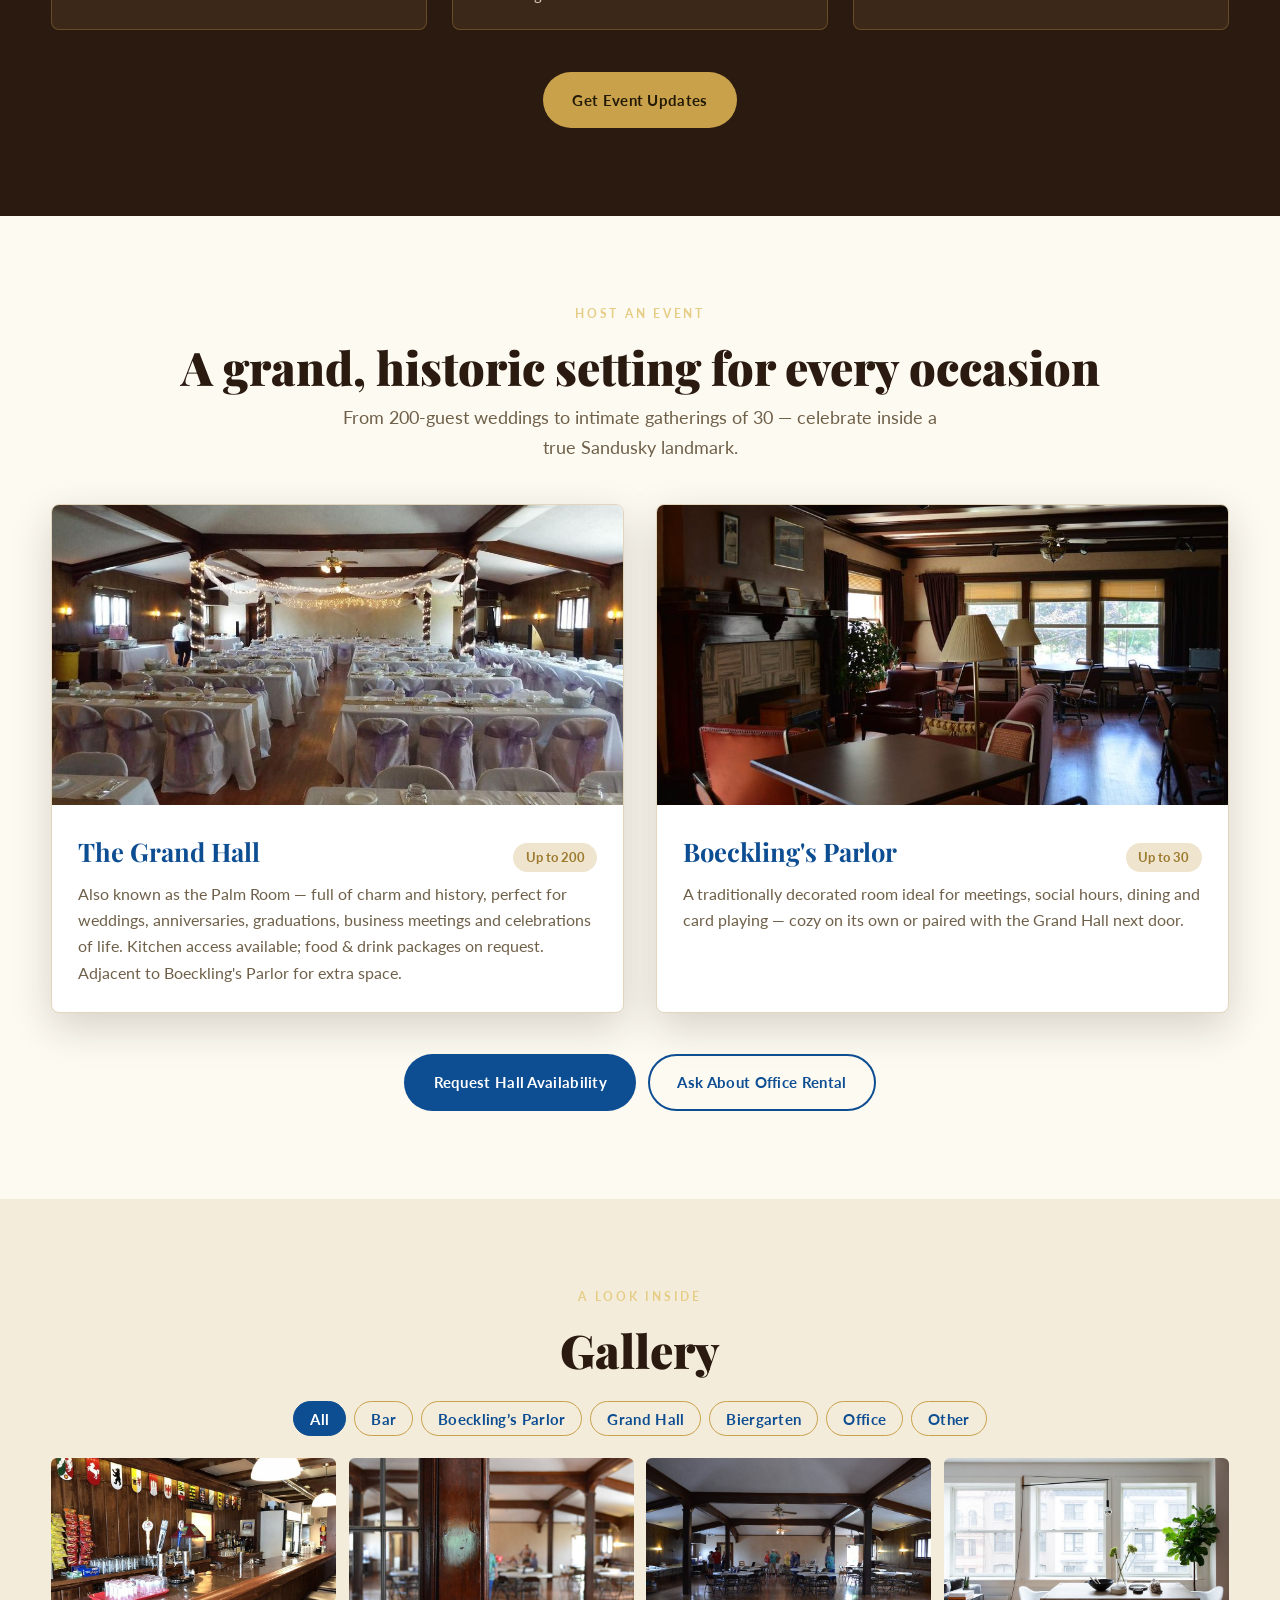
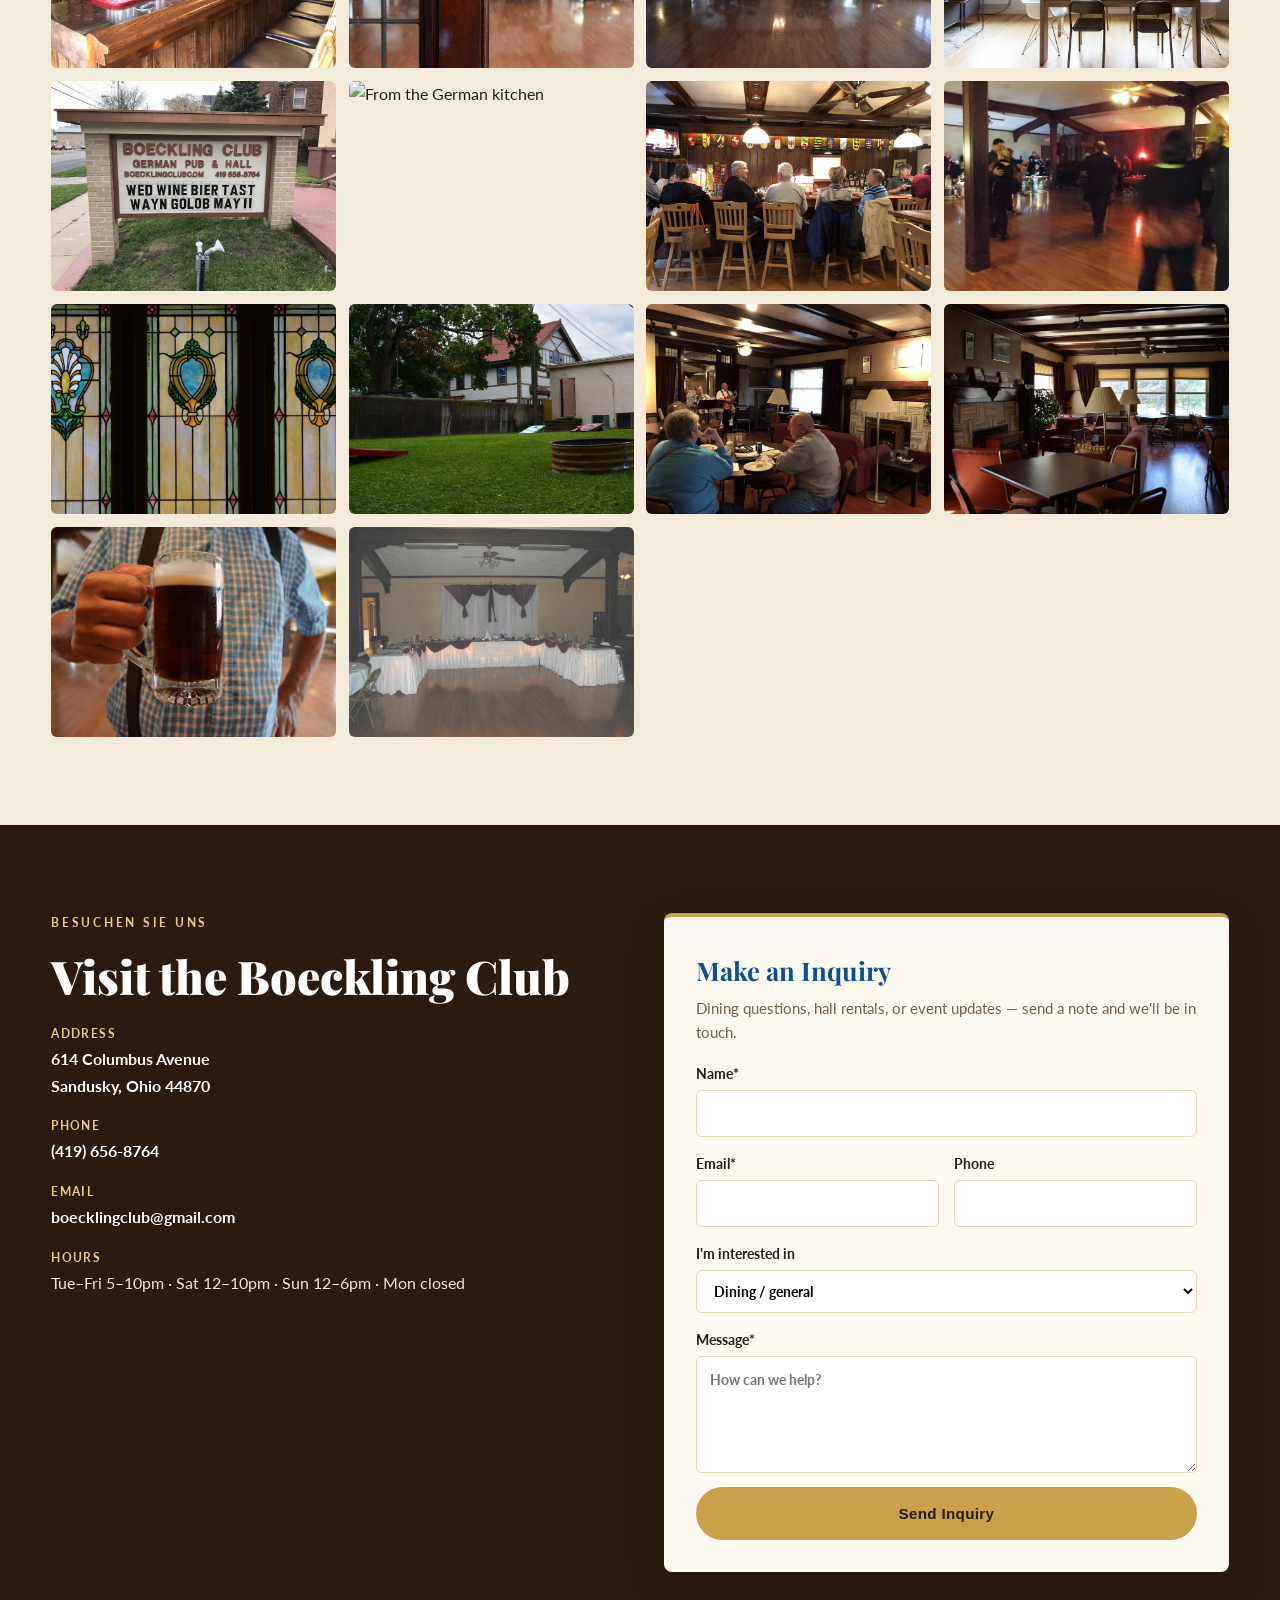
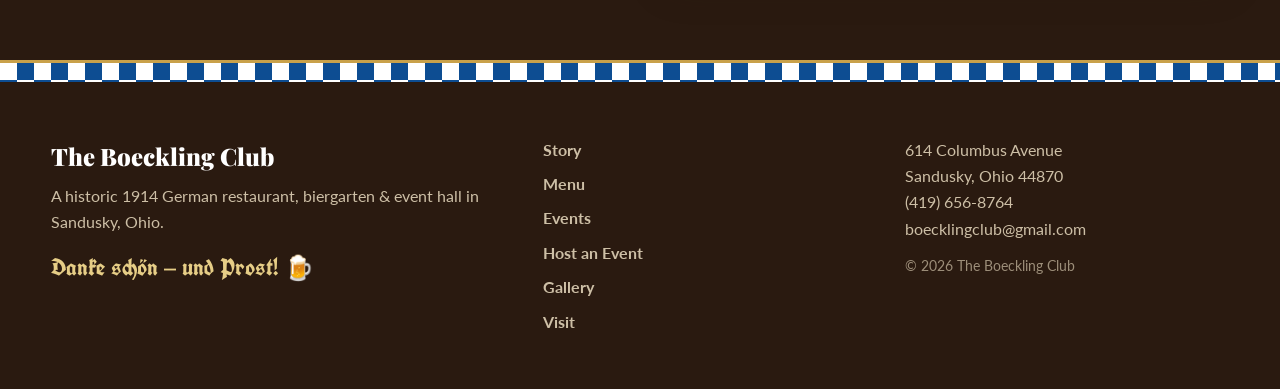
==== commit c46c0a6d: "SEO: robots.txt, sitemap.xml, menu structured data (hasMenu)" ====
--- a/index.html
+++ b/index.html
@@ -29,6 +29,9 @@
   "@type": "Restaurant",
   "name": "The Boeckling Club",
   "servesCuisine": "German",
+  "url": "https://the-boeckling-club.netlify.app/",
+  "hasMenu": "https://the-boeckling-club.netlify.app/#menu",
+  "acceptsReservations": "False",
   "image": "assets/hero.jpg",
   "telephone": "+1-419-656-8764",
   "email": "boecklingclub@gmail.com",
@@ -216,22 +219,7 @@
       <button class="gfilter" data-filter="office">Office</button>
       <button class="gfilter" data-filter="other">Other</button>
     </div>
-    <div class="gallery">
-      <img src="assets/galn01.jpg" alt="The main bar" loading="lazy" data-cat="bar" />
-      <img src="assets/galn02.jpg" alt="The Grand Hall (Palm Room)" loading="lazy" data-cat="hall" />
-      <img src="assets/galn03.jpg" alt="The biergarten pavilion" loading="lazy" data-cat="biergarten" />
-      <img src="assets/galn04.jpg" alt="Boeckling’s Parlor" loading="lazy" data-cat="parlor" />
-      <img src="assets/galn05.jpg" alt="The historic 1914 building" loading="lazy" data-cat="other" />
-      <img src="assets/galn06.jpg" alt="From the German kitchen" loading="lazy" data-cat="other" />
-      <img src="assets/galn07.jpg" alt="The bar on a lively night" loading="lazy" data-cat="bar" />
-      <img src="assets/galn08.jpg" alt="An event in the Grand Hall" loading="lazy" data-cat="hall" />
-      <img src="assets/galn09.jpg" alt="Original stained glass" loading="lazy" data-cat="other" />
-      <img src="assets/galn10.jpg" alt="The biergarten &amp; grounds" loading="lazy" data-cat="biergarten" />
-      <img src="assets/galn11.jpg" alt="Dining at the club" loading="lazy" data-cat="other" />
-      <img src="assets/galn12.jpg" alt="Inside the bar &amp; restaurant" loading="lazy" data-cat="bar" />
-      <img src="assets/galn13.jpg" alt="A cold bier in the biergarten" loading="lazy" data-cat="biergarten" />
-      <img src="assets/galn14.jpg" alt="The hall set for a banquet" loading="lazy" data-cat="hall" />
-    </div>
+    <div class="gallery" id="galleryGrid"></div>
     <p class="gallery-empty" id="galleryEmpty" hidden>More photos from this space coming soon.</p>
   </div>
 </section>
@@ -320,7 +308,9 @@
 <script src="content.js"></script>
 <script src="app.js"></script>
 <script src="editor.js"></script>
-<!-- Netlify Identity: enables the /admin login + invite flow for Decap CMS -->
+<!-- Owner PHOTO manager: /admin.html (password-gated, self-contained, download-to-publish). -->
+<!-- Decap CMS (Hours + Menu) lives at /admin/ and uses the Netlify Identity widget below;
+     it only saves once a git backend + Netlify Identity/Git Gateway are connected. -->
 <script src="https://identity.netlify.com/v1/netlify-identity-widget.js"></script>
 <script>
   if (window.netlifyIdentity) {
